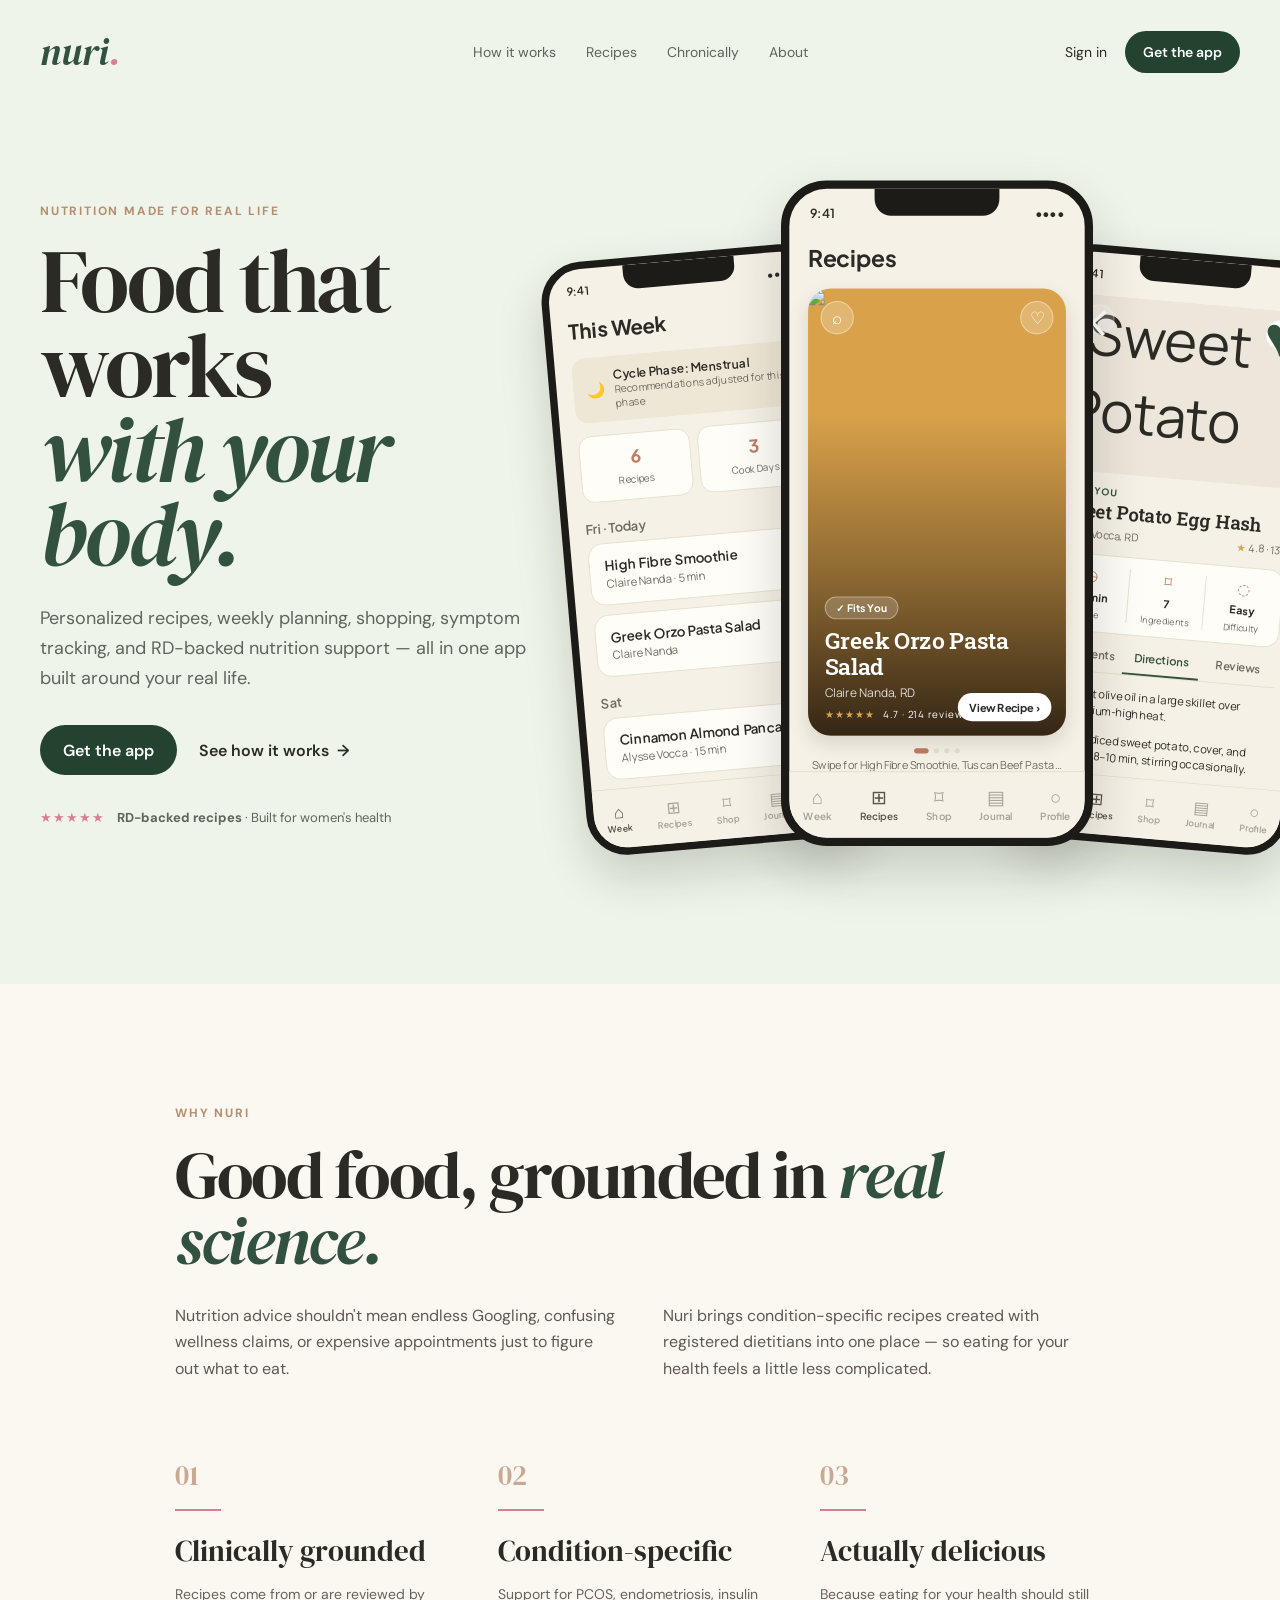
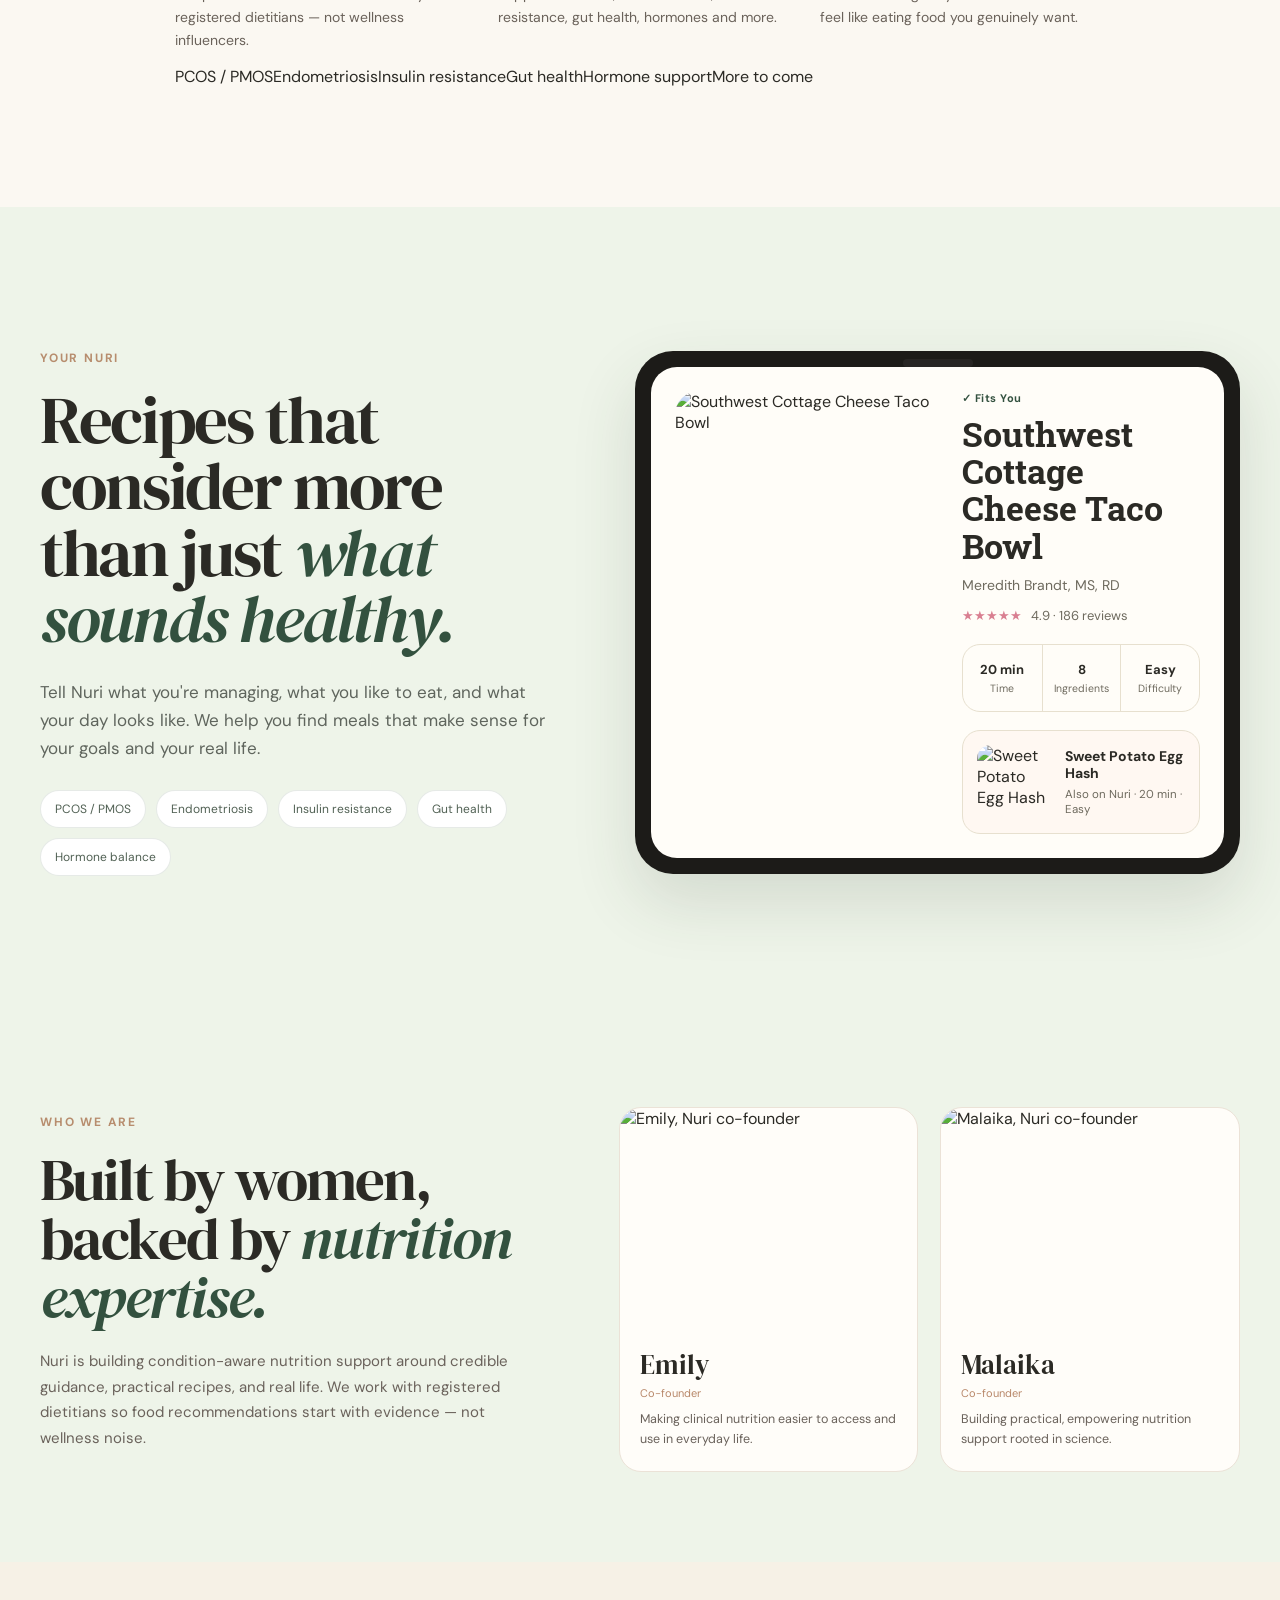
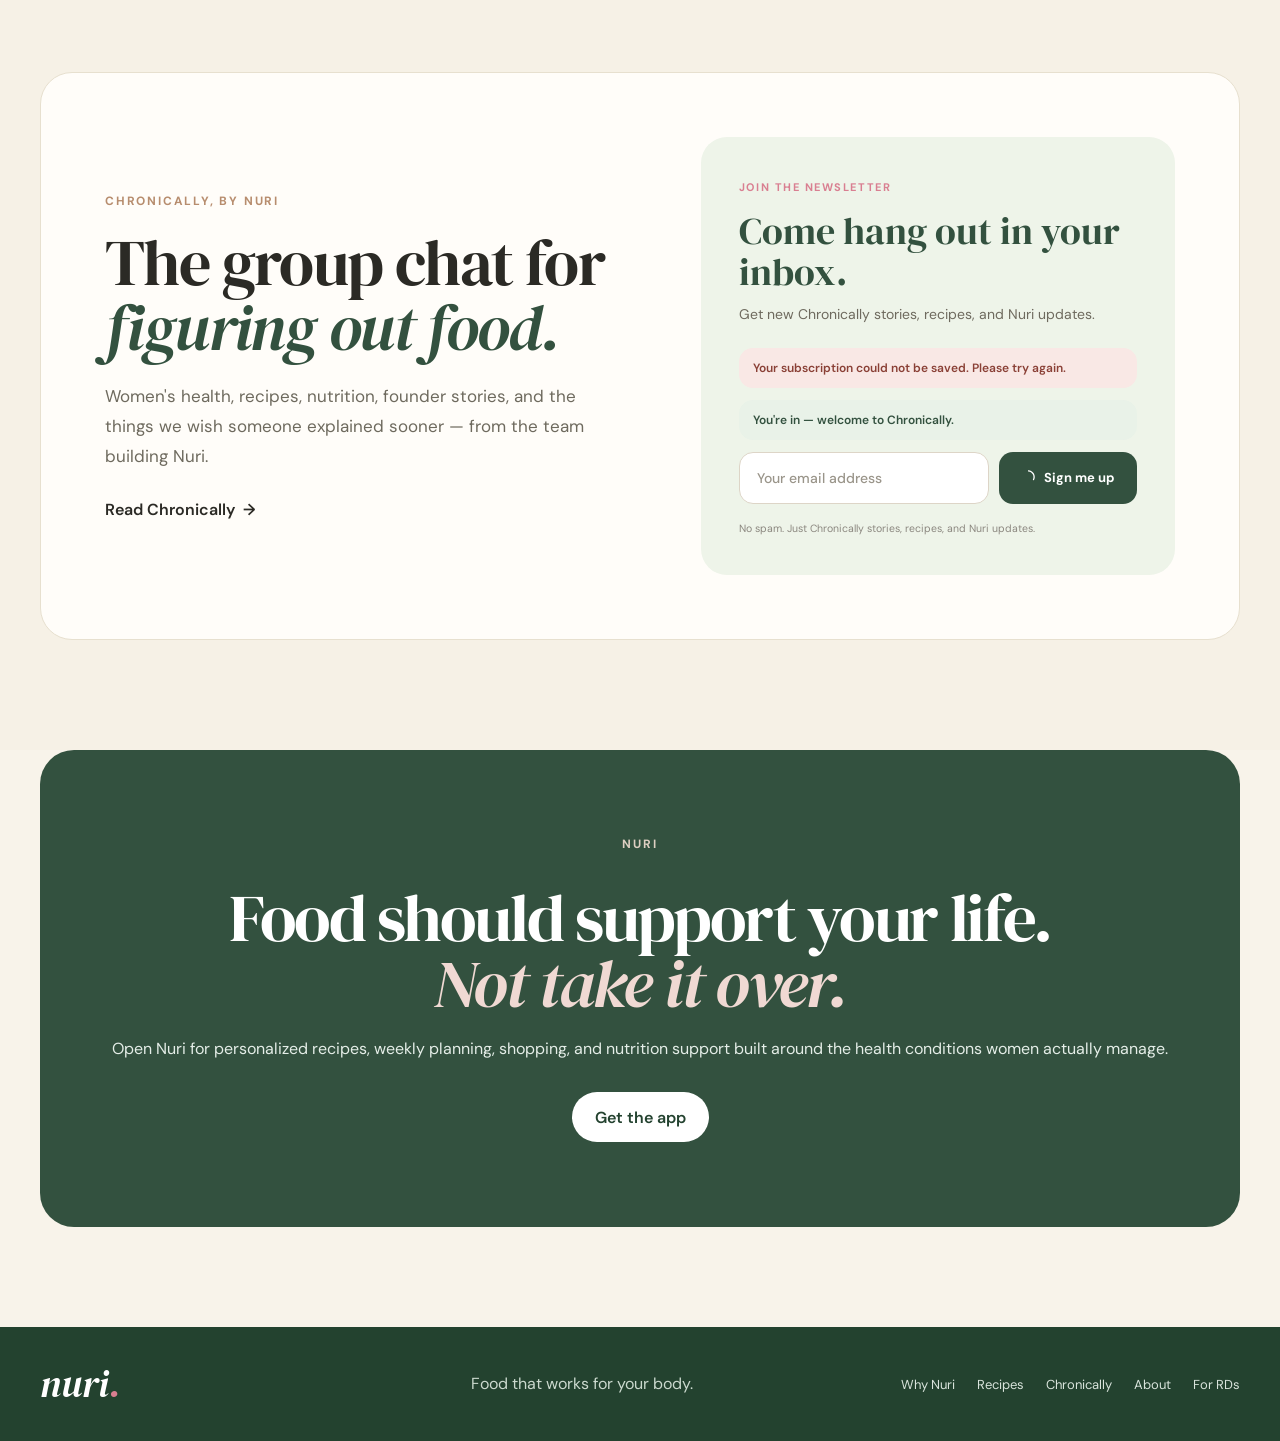
==== index.html @ f74efadf "Add files via upload" ====
<!DOCTYPE html>
<html lang="en">
<head>
  <meta charset="UTF-8">
  <meta name="viewport" content="width=device-width, initial-scale=1.0">
  <title>Nuri — Food that works with your body</title>
  <link rel="preconnect" href="https://fonts.googleapis.com">
  <link rel="preconnect" href="https://fonts.gstatic.com" crossorigin>
  <link href="https://fonts.googleapis.com/css2?family=DM+Sans:wght@400;500;600;700&family=DM+Serif+Display:ital@0;1&family=Manrope:wght@400;500;600&family=Plus+Jakarta+Sans:wght@400;500;600;700&family=Roboto+Slab:wght@600;700&display=swap" rel="stylesheet">
  <!-- Brevo form base styles. Our Nuri CSS loads after this and overrides the visual design. -->
  <link rel="stylesheet" href="https://sibforms.com/forms/end-form/build/sib-styles.css">
  <link rel="stylesheet" href="landingpage.css">
</head>
<body>
<header class="site-header">
  <div class="container nav-wrap">
    <a class="brand" href="#top">nuri<span>.</span></a>
    <nav class="main-nav" aria-label="Main navigation">
      <a href="#how">How it works</a>
      <a href="#recipes">Recipes</a>
      <a href="chronically.html">Chronically</a>
      <a href="#about">About</a>
    </nav>
    <div class="nav-actions"><a class="text-link" href="#">Sign in</a><a class="btn btn-primary btn-small" href="#get-app">Get the app</a></div>
  </div>
</header>

<main id="top">
  <section class="hero">
    <div class="container hero-grid">
      <div class="hero-copy">
        <p class="eyebrow">NUTRITION MADE FOR REAL LIFE</p>
        <h1>Food that works<br><em>with your body.</em></h1>
        <p class="hero-text">Personalized recipes, weekly planning, shopping, symptom tracking, and RD-backed nutrition support — all in one app built around your real life.</p>
        <div class="hero-actions"><a href="#get-app" class="btn btn-primary">Get the app</a><a href="#how" class="inline-link">See how it works <span>→</span></a></div>
        <div class="trust-row"><span class="trust-stars">★★★★★</span><span><strong>RD-backed recipes</strong> · Built for women's health</span></div>
      </div>

      <div class="hero-visual hero-real-ui" aria-label="Nuri app screens">

        <div class="hero-phone hero-phone-left"><div class="phone"><div class="notch"></div><div class="status"><span>9:41</span><span>••••</span></div><div class="screen">
          <div class="h1t">This Week</div>
          <div class="cycle-banner"><span style="font-size:16px">🌙</span><div><div class="t">Cycle Phase: Menstrual</div><div class="s">Recommendations adjusted for this phase</div></div></div>
          <div class="stat-row"><div class="stat"><b>6</b><span>Recipes</span></div><div class="stat"><b>3</b><span>Cook Days</span></div></div>
          <div class="h2t">Fri · Today</div>
          <div class="card"><div class="t">High Fibre Smoothie</div><div class="s">Claire Nanda · 5 min</div></div>
          <div class="card"><div class="t">Greek Orzo Pasta Salad</div><div class="s">Claire Nanda</div></div>
          <div class="h2t">Sat</div>
          <div class="card"><div class="t">Cinnamon Almond Pancakes</div><div class="s">Alysse Vocca · 15 min</div></div>
          <div class="card"><div class="t">Tuscan Beef Pasta</div><div class="s">Lyndsay Lang · 30 min</div></div>
        </div><div class="navbar"><div class="navitem active"><span class="nav-glyph">⌂</span><span>Week</span></div><div class="navitem"><span class="nav-glyph">⊞</span><span>Recipes</span></div><div class="navitem"><span class="nav-glyph">⌑</span><span>Shop</span></div><div class="navitem"><span class="nav-glyph">▤</span><span>Journal</span></div><div class="navitem"><span class="nav-glyph">○</span><span>Profile</span></div></div></div></div>

        <div class="hero-phone hero-phone-center"><div class="phone"><div class="notch"></div><div class="status"><span>9:41</span><span>••••</span></div><div class="screen">
          <div class="h1t">Recipes</div>
          <div class="mag-card real-mag-card recipe-photo-card orzo-photo"><div class="mag-topbtns"><div class="circ-btn">⌕</div><div class="circ-btn">♡</div></div><div class="art recipe-art"><img src="assets/Greek_Orzo_Pasta_Salad.jpg" alt="Greek Orzo Pasta Salad"></div><div class="scrim"></div><div class="content"><div class="mag-tag">✓ Fits You</div><div class="mag-title">Greek Orzo Pasta Salad</div><div class="mag-byline">Claire Nanda, RD</div><div class="mag-meta"><span class="mag-stars">★★★★★</span><span>4.7 · 214 reviews</span></div></div><div class="mag-viewbtn">View Recipe ›</div></div>
          <div class="mag-dots"><div class="mag-dot active"></div><div class="mag-dot"></div><div class="mag-dot"></div><div class="mag-dot"></div></div>
          <div class="swipe-caption">Swipe for High Fibre Smoothie, Tuscan Beef Pasta…</div>
          <div class="hero-recipe-actions"><div class="chip">♡ Saved</div><div class="chip">Browse All Recipes →</div></div>
          <div class="chiprow"><div class="chip active">Breakfast</div><div class="chip">Lunch</div><div class="chip">Dinner</div><div class="chip">Snack</div></div>
        </div><div class="navbar"><div class="navitem"><span class="nav-glyph">⌂</span><span>Week</span></div><div class="navitem active"><span class="nav-glyph">⊞</span><span>Recipes</span></div><div class="navitem"><span class="nav-glyph">⌑</span><span>Shop</span></div><div class="navitem"><span class="nav-glyph">▤</span><span>Journal</span></div><div class="navitem"><span class="nav-glyph">○</span><span>Profile</span></div></div></div></div>

        <div class="hero-phone hero-phone-right"><div class="phone"><div class="notch"></div><div class="status"><span>9:41</span><span>••••</span></div><div class="screen">
          <div class="real-detail-hero detail-photo-hero"><div class="detail-topbtns"><div class="circ-btn">‹</div><div class="circ-btn filled">♥</div></div><img src="assets/sweet_potato_hash.jpg" alt="Sweet Potato Egg Hash" class="detail-hero-photo"></div>
          <div class="detail-eyebrow">✓ Fits You</div><div class="detail-title">Sweet Potato Egg Hash</div>
          <div class="detail-byline-row"><span class="s">Alysse Vocca, RD</span><span class="detail-rating"><span class="mag-stars">★</span> 4.8 · 132</span></div>
          <div class="stat-icons"><div class="si"><span class="mini-icon">◷</span><b>20 min</b><span>Time</span></div><div class="si"><span class="mini-icon">⌑</span><b>7</b><span>Ingredients</span></div><div class="si"><span class="mini-icon">◌</span><b>Easy</b><span>Difficulty</span></div></div>
          <div class="tab-row"><div class="tab">Ingredients</div><div class="tab active">Directions</div><div class="tab">Reviews</div></div>
          <div class="dir-row"><div class="dir-num">1</div><div class="dir-text">Heat olive oil in a large skillet over medium-high heat.</div></div>
          <div class="dir-row"><div class="dir-num">2</div><div class="dir-text">Add diced sweet potato, cover, and cook 8–10 min, stirring occasionally.</div></div>
          <div class="dir-row"><div class="dir-num">3</div><div class="dir-text">Add bell pepper and cook until softened.</div></div>
        </div><div class="navbar"><div class="navitem"><span class="nav-glyph">⌂</span><span>Week</span></div><div class="navitem active"><span class="nav-glyph">⊞</span><span>Recipes</span></div><div class="navitem"><span class="nav-glyph">⌑</span><span>Shop</span></div><div class="navitem"><span class="nav-glyph">▤</span><span>Journal</span></div><div class="navitem"><span class="nav-glyph">○</span><span>Profile</span></div></div></div></div>
      </div>
    </div>
  </section>

  <section class="mission" id="why"><div class="container narrow"><p class="eyebrow">WHY NURI</p><h2>Good food, grounded in <em>real science.</em></h2><div class="mission-intro"><p>Nutrition advice shouldn't mean endless Googling, confusing wellness claims, or expensive appointments just to figure out what to eat.</p><p>Nuri brings condition-specific recipes created with registered dietitians into one place — so eating for your health feels a little less complicated.</p></div><div class="principles-grid"><article class="principle"><span>01</span><div class="accent-rule"></div><h3>Clinically grounded</h3><p>Recipes come from or are reviewed by registered dietitians — not wellness influencers.</p></article><article class="principle"><span>02</span><div class="accent-rule"></div><h3>Condition-specific</h3><p>Support for PCOS, endometriosis, insulin resistance, gut health, hormones and more.</p></article><article class="principle"><span>03</span><div class="accent-rule"></div><h3>Actually delicious</h3><p>Because eating for your health should still feel like eating food you genuinely want.</p></article></div><div class="mission-condition-pills" aria-label="Health areas Nuri supports"><span>PCOS / PMOS</span><span>Endometriosis</span><span>Insulin resistance</span><span>Gut health</span><span>Hormone support</span><span>More to come</span></div></div></section>

  <section class="product-showcase" id="recipes"><div class="container product-grid"><div class="product-copy"><p class="eyebrow">YOUR NURI</p><h2>Recipes that consider more than just <em>what sounds healthy.</em></h2><p>Tell Nuri what you're managing, what you like to eat, and what your day looks like. We help you find meals that make sense for your goals and your real life.</p><div class="condition-pills"><span>PCOS / PMOS</span><span>Endometriosis</span><span>Insulin resistance</span><span>Gut health</span><span>Hormone balance</span></div></div><div class="feature-phone-wrap feature-tablet-wrap"><div class="feature-tablet"><div class="tablet-camera"></div><div class="feature-tablet-screen"><div class="tablet-recipe-layout"><div class="tablet-photo feature-photo"><img src="assets/taco_bowl.jpg" alt="Southwest Cottage Cheese Taco Bowl"></div><div class="tablet-content"><span class="tiny-pill">✓ Fits You</span><h3>Southwest Cottage Cheese Taco Bowl</h3><p>Meredith Brandt, MS, RD</p><div class="mini-rating">★★★★★ <span>4.9 · 186 reviews</span></div><div class="mini-info"><div><b>20 min</b><span>Time</span></div><div><b>8</b><span>Ingredients</span></div><div><b>Easy</b><span>Difficulty</span></div></div><div class="tablet-subcard"><div class="tablet-subcard-thumb"><img src="assets/sweet_potato_hash.jpg" alt="Sweet Potato Egg Hash"></div><div><strong>Sweet Potato Egg Hash</strong><span>Also on Nuri · 20 min · Easy</span></div></div></div></div></div></div></div></section>

  <section class="founders" id="founders">
  <div class="container founders-compact">

    <div class="founders-intro">
      <p class="eyebrow">WHO WE ARE</p>

      <h2>
        Built by women,<br>
        backed by <em>nutrition expertise.</em>
      </h2>

      <p>
        Nuri is building condition-aware nutrition support around credible guidance,
        practical recipes, and real life. We work with registered dietitians so food
        recommendations start with evidence — not wellness noise.
      </p>
    </div>

    <div class="founder-mini-grid">

      <article class="founder-mini">
        <img src="assets/emily.png" alt="Emily, Nuri co-founder">

        <div>
          <h3>Emily</h3>
          <span>Co-founder</span>
          <p>Making clinical nutrition easier to access and use in everyday life.</p>
        </div>
      </article>

      <article class="founder-mini">
        <img src="assets/malaika.png" alt="Malaika, Nuri co-founder">

        <div>
          <h3>Malaika</h3>
          <span>Co-founder</span>
          <p>Building practical, empowering nutrition support rooted in science.</p>
        </div>
      </article>

    </div>

  </div>
</section>

  <section class="chronically-section" id="chronically">
    <div class="container chronically-shell">
      <div class="chronically-copy">
        <p class="eyebrow">CHRONICALLY, BY NURI</p>
        <h2>The group chat for <em>figuring out food.</em></h2>
        <p>Women's health, recipes, nutrition, founder stories, and the things we wish someone explained sooner — from the team building Nuri.</p>
        <a class="inline-link chronically-read" href="chronically.html">Read Chronically <span>→</span></a>
      </div>

      <div class="chronically-signup brevo-nuri-wrap">
        <span class="newsletter-kicker">JOIN THE NEWSLETTER</span>
        <h3>Come hang out in your inbox.</h3>
        <p>Get new Chronically stories, recipes, and Nuri updates.</p>

        <!-- Live Brevo subscription form. The action URL and required fields come from Brevo. -->
        <div id="sib-form-container" class="sib-form-container nuri-sib-container">
          <div id="error-message" class="sib-form-message-panel nuri-form-message nuri-form-error">
            <div class="sib-form-message-panel__text sib-form-message-panel__text--center">
              <span class="sib-form-message-panel__inner-text">Your subscription could not be saved. Please try again.</span>
            </div>
          </div>

          <div id="success-message" class="sib-form-message-panel nuri-form-message nuri-form-success">
            <div class="sib-form-message-panel__text sib-form-message-panel__text--center">
              <span class="sib-form-message-panel__inner-text">You're in — welcome to Chronically.</span>
            </div>
          </div>

          <form id="sib-form" class="chronically-form" method="POST" action="https://d5ab9ed9.sibforms.com/serve/[base64]" data-type="subscription">
            <div class="sib-input nuri-email-field">
              <div class="form__entry entry_block">
                <div class="form__label-row">
                  <label class="sr-only entry__label" for="EMAIL" data-required="*">Email address</label>
                  <div class="entry__field">
                    <input class="input" type="email" id="EMAIL" name="EMAIL" autocomplete="email" placeholder="Your email address" data-required="true" required>
                  </div>
                </div>
                <label class="entry__error entry__error--primary nuri-entry-error"></label>
              </div>
            </div>

            <button class="sib-form-block__button sib-form-block__button-with-loader nuri-brevo-button" form="sib-form" type="submit">
              <svg class="icon clickable__icon progress-indicator__icon sib-hide-loader-icon" viewBox="0 0 512 512" aria-hidden="true">
                <path d="M460.116 373.846l-20.823-12.022c-5.541-3.199-7.54-10.159-4.663-15.874 30.137-59.886 28.343-131.652-5.386-189.946-33.641-58.394-94.896-95.833-161.827-99.676C261.028 55.961 256 50.751 256 44.352V20.309c0-6.904 5.808-12.337 12.703-11.982 83.556 4.306 160.163 50.864 202.11 123.677 42.063 72.696 44.079 162.316 6.031 236.832-3.14 6.148-10.75 8.461-16.728 5.01z"></path>
              </svg>
              Sign me up
            </button>

            <input type="text" name="email_address_check" value="" class="input--hidden" tabindex="-1" autocomplete="off">
            <input type="hidden" name="locale" value="en">
          </form>
          <small class="form-note">No spam. Just Chronically stories, recipes, and Nuri updates.</small>
        </div>
      </div>
    </div>
  </section>

  <section class="final-cta" id="get-app"><div class="container cta-box"><p class="eyebrow light">NURI</p><h2>Food should support your life.<br><em>Not take it over.</em></h2><p>Open Nuri for personalized recipes, weekly planning, shopping, and nutrition support built around the health conditions women actually manage.</p><a href="#" class="btn btn-light">Get the app</a></div></section>
</main>

<footer class="footer"><div class="container footer-grid"><a class="brand footer-brand" href="#top">nuri<span>.</span></a><p>Food that works for your body.</p><div class="footer-links"><a href="#why">Why Nuri</a><a href="#recipes">Recipes</a><a href="chronically.html">Chronically</a><a href="#about">About</a><a href="#">For RDs</a></div></div></footer>

<script>
  window.REQUIRED_CODE_ERROR_MESSAGE = 'Please choose a country code';
  window.LOCALE = 'en';
  window.EMAIL_INVALID_MESSAGE = window.SMS_INVALID_MESSAGE = 'The information provided is invalid. Please review the field format and try again.';
  window.REQUIRED_ERROR_MESSAGE = 'This field cannot be left blank. ';
  window.GENERIC_INVALID_MESSAGE = 'The information provided is invalid. Please review the field format and try again.';
  window.INVALID_NUMBER = 'The information provided is invalid. Please review the field format and try again.';
  window.INVALID_DATE = 'Please enter a valid date';
  window.REQUIRED_MULTISELECT_MESSAGE = 'Please select at least 1 option';
  window.translation = {
    common: {
      selectedList: '{quantity} list selected',
      selectedLists: '{quantity} lists selected',
      selectedOption: '{quantity} selected',
      selectedOptions: '{quantity} selected'
    }
  };
  var AUTOHIDE = Boolean(0);
</script>
<script defer src="https://sibforms.com/forms/end-form/build/main.js"></script>
</body>
</html>
---- landingpage.css ----
:root{
  --sage:#eef4e9;
  --sage-2:#e3eddf;
  --cream:#f6f1e6;
  --cream-card:#fffdf8;
  --ink:#2b2a25;
  --ink-soft:#6e6a5e;
  --green:#33513f;
  --green-dark:#23422f;
  --terracotta:#c17a63;
  --terracotta-soft:#c99b8c;
  --pink:#d97f91;
  --pink-soft:#f3dcd4;
  --line:#e7e0cf;
  --gold:#d8a650;
  --white:#fff;
}

*{box-sizing:border-box}
html{scroll-behavior:smooth}
body{margin:0;background:var(--sage);color:var(--ink);font-family:'DM Sans',sans-serif;-webkit-font-smoothing:antialiased}
a{text-decoration:none;color:inherit}
img{display:block;width:100%}
button{font:inherit}
.container{width:min(1200px,calc(100% - 48px));margin:0 auto}
.narrow{width:min(930px,calc(100% - 48px))}

h1,h2{font-family:'DM Serif Display',serif;font-weight:400;letter-spacing:-.035em;margin:0}
h1{font-size:clamp(62px,7vw,100px);line-height:.94}
h2{font-size:clamp(44px,5.2vw,72px);line-height:1}
h1 em,h2 em{font-weight:400;color:var(--green)}
h3,p{margin-top:0}
p{line-height:1.65}
.eyebrow{font-size:12px;letter-spacing:.15em;font-weight:700;color:#b78d6e;margin:0 0 18px}
.eyebrow.mini{font-size:10px;margin-bottom:9px}
.eyebrow.light{color:#decfc2}

.btn{display:inline-flex;align-items:center;justify-content:center;min-height:50px;padding:0 23px;border-radius:999px;font-weight:600;transition:.2s ease}
.btn:hover{transform:translateY(-2px)}
.btn-primary{background:var(--green-dark);color:#fff}
.btn-light{background:#fff;color:var(--green-dark)}
.btn-small{min-height:42px;padding:0 18px;font-size:14px}
.inline-link{display:inline-flex;align-items:center;gap:8px;font-weight:600}

.site-header{padding:20px 0 0}
.nav-wrap{min-height:64px;display:grid;grid-template-columns:1fr auto 1fr;align-items:center;gap:30px}
.brand{font-family:'DM Serif Display',serif;font-style:italic;font-size:38px;color:var(--green);line-height:1}
.brand span{color:var(--pink)}
.main-nav{display:flex;gap:30px;font-size:14px;color:#5d645b}
.nav-actions{display:flex;align-items:center;gap:18px;justify-self:end;font-size:14px}

.hero{padding:70px 0 110px;overflow:hidden}
.hero-grid{display:grid;grid-template-columns:.88fr 1.12fr;align-items:center;gap:20px}
.hero-copy{max-width:560px;position:relative;z-index:10}
.hero-copy h1{margin-bottom:28px}
.hero-text{max-width:530px;color:#5f655c;font-size:18px;margin-bottom:32px}
.hero-actions{display:flex;align-items:center;gap:22px;margin-bottom:34px}
.trust-row{display:flex;align-items:center;gap:12px;color:#5f655d;font-size:13px}
.trust-stars{color:var(--pink);letter-spacing:1px}

.hero-visual{position:relative;min-height:690px;margin-right:-25px}
.floating-chip{position:absolute;z-index:20;background:#fff;border:1px solid rgba(51,81,63,.08);box-shadow:0 14px 32px rgba(51,81,63,.08);border-radius:999px;padding:10px 15px;font-size:12px;font-weight:600;white-space:nowrap}
.saved-chip{left:4%;top:100px;color:var(--pink)}
.rd-chip{right:10%;top:65px;color:var(--green)}
.pcos-chip{right:3%;bottom:92px;color:var(--pink)}

/* ===== REAL NURI APP PHONE SYSTEM ===== */
.app-phone{position:absolute;width:286px;height:610px;background:var(--cream);border:8px solid #1c1b18;border-radius:44px;overflow:hidden;box-shadow:0 28px 65px rgba(48,67,52,.16);display:flex;flex-direction:column}
.app-phone-left{left:1%;bottom:20px;transform:rotate(-4.5deg);z-index:1}
.app-phone-center{width:310px;height:655px;left:50%;bottom:8px;transform:translateX(-50%);z-index:4}
.app-phone-right{right:0;bottom:28px;transform:rotate(4deg);z-index:2}
.app-notch{position:absolute;top:0;left:50%;transform:translateX(-50%);width:112px;height:25px;background:#1c1b18;border-radius:0 0 16px 16px;z-index:10}
.app-status{height:45px;display:flex;align-items:center;justify-content:space-between;padding:0 19px;font:600 11px 'Plus Jakarta Sans',sans-serif;flex-shrink:0}
.app-screen{flex:1;overflow:hidden;padding:0 17px 9px}
.app-title{font:700 21px 'Plus Jakarta Sans',sans-serif;margin:6px 0 15px}
.app-subtitle{font:600 13px 'Plus Jakarta Sans',sans-serif;color:var(--ink-soft);margin:17px 0 8px}
.cycle-banner{display:flex;gap:9px;align-items:center;background:#efe7d5;border-radius:14px;padding:11px 12px;margin-bottom:13px}
.cycle-icon{font-size:15px}.cycle-banner strong{display:block;font:600 12px 'Plus Jakarta Sans',sans-serif}.cycle-banner small{display:block;font:400 9.5px 'Manrope',sans-serif;color:var(--ink-soft);margin-top:2px}
.week-stats{display:flex;gap:8px;margin-bottom:10px}.week-stats>div{flex:1;background:var(--cream-card);border:1px solid var(--line);border-radius:13px;text-align:center;padding:10px 4px}.week-stats b{display:block;font:700 17px 'Plus Jakarta Sans',sans-serif;color:var(--terracotta)}.week-stats span{font-size:9.5px;color:var(--ink-soft)}
.week-card{background:var(--cream-card);border:1px solid var(--line);border-radius:14px;padding:11px 13px;margin-bottom:9px}.week-card strong{display:block;font:600 12.5px 'Plus Jakarta Sans',sans-serif}.week-card small{display:block;color:var(--ink-soft);font-size:10px;margin-top:2px}
.app-navbar{height:58px;display:flex;align-items:center;justify-content:space-around;border-top:1px solid var(--line);background:var(--cream);flex-shrink:0}.app-nav{display:flex;flex-direction:column;align-items:center;gap:3px;color:#a6a196}.app-nav.active{color:#585448}.app-nav>span{font-size:17px;line-height:1}.app-nav small{font:600 8px 'Plus Jakarta Sans',sans-serif}

.recipe-screen{padding-left:17px;padding-right:17px}
.mag-card{height:394px;border-radius:21px;overflow:hidden;position:relative;background:linear-gradient(145deg,#dda344 0%,#bc763b 52%,#5b3b20 100%);box-shadow:0 8px 18px rgba(43,42,37,.14)}
.mag-art{position:absolute;inset:0;display:flex;align-items:center;justify-content:center;font-size:64px}.mag-scrim{position:absolute;left:0;right:0;bottom:0;height:62%;background:linear-gradient(to top,rgba(20,18,14,.84),rgba(20,18,14,0))}.mag-top-btns{position:absolute;top:11px;left:11px;right:11px;display:flex;justify-content:space-between;z-index:4}.mag-top-btns button{width:31px;height:31px;border-radius:50%;background:rgba(255,255,255,.18);border:1px solid rgba(255,255,255,.5);color:#fff;display:grid;place-items:center}.mag-content{position:absolute;left:0;right:0;bottom:0;padding:15px;color:#fff}.fits-pill{display:inline-flex;border:1px solid rgba(255,255,255,.4);background:rgba(255,255,255,.16);border-radius:999px;padding:4px 9px;font:700 9px 'Plus Jakarta Sans',sans-serif;margin-bottom:7px}.mag-content h3{font:600 20px/1.1 'Roboto Slab',serif;margin:0 0 5px;max-width:190px}.mag-content p{font-size:10.5px;color:rgba(255,255,255,.82);margin:0 0 6px}.mag-meta{display:flex;gap:7px;align-items:center}.mag-meta span{color:#fff;letter-spacing:.7px;font-size:9.5px}.mag-meta small{font-size:9.5px}.view-recipe{position:absolute;right:12px;bottom:13px;background:#fff;color:var(--ink);border-radius:999px;padding:7px 10px;font:700 9px 'Plus Jakarta Sans',sans-serif;z-index:3}.carousel-dots{display:flex;gap:4px;justify-content:center;margin:8px 0 3px}.carousel-dots i{width:5px;height:5px;border-radius:50%;background:var(--line)}.carousel-dots i.active{width:14px;border-radius:6px;background:var(--terracotta)}.swipe-caption{text-align:center;font-size:8.8px;color:var(--ink-soft);margin:0 0 7px}.recipe-actions{display:flex;gap:6px;margin-bottom:9px}.recipe-actions span{flex:1;border:1px solid var(--line);border-radius:999px;background:var(--cream-card);text-align:center;padding:6px 4px;font:600 9px 'Plus Jakarta Sans',sans-serif;color:var(--ink-soft)}.recipe-chips{display:flex;gap:5px;overflow:hidden}.recipe-chips span{padding:5px 9px;border-radius:999px;border:1px solid var(--line);font:600 8.5px 'Plus Jakarta Sans',sans-serif;white-space:nowrap}.recipe-chips .active{background:var(--terracotta);border-color:var(--terracotta);color:#fff}

.detail-screen{padding-left:16px;padding-right:16px}.detail-hero{height:176px;border-radius:17px;background:linear-gradient(135deg,#e4a35b,#c97a4a);display:grid;place-items:center;position:relative;font-size:55px;margin-bottom:12px}.detail-hero button{position:absolute;top:9px;width:31px;height:31px;border-radius:50%;border:1px solid rgba(255,255,255,.55);background:rgba(255,255,255,.2);color:#fff;display:grid;place-items:center}.back-btn{left:9px}.heart-btn{right:9px;background:#fff!important;color:var(--green)!important}.detail-eyebrow{display:block;font:700 8.5px 'Plus Jakarta Sans',sans-serif;letter-spacing:.07em;color:var(--green);margin-bottom:4px}.detail-screen h3{font:600 18px/1.15 'Roboto Slab',serif;margin:0 0 6px}.detail-byline{display:flex;justify-content:space-between;align-items:center;color:var(--ink-soft);font-size:9.8px;margin-bottom:12px}.detail-byline b{color:var(--gold)}.detail-stats{display:flex;border:1px solid var(--line);border-radius:15px;background:var(--cream-card);margin-bottom:13px}.detail-stats>div{flex:1;text-align:center;padding:9px 3px;position:relative}.detail-stats>div:not(:last-child):after{content:'';position:absolute;right:0;top:9px;bottom:9px;width:1px;background:var(--line)}.detail-stats span{display:block;color:var(--terracotta);font-size:12px}.detail-stats strong{display:block;font:700 9.8px 'Plus Jakarta Sans',sans-serif;margin:2px 0}.detail-stats small{font-size:7.8px;color:var(--ink-soft)}.detail-tabs{display:flex;border-bottom:1px solid var(--line);margin-bottom:11px}.detail-tabs span{flex:1;text-align:center;padding-bottom:8px;font:600 9.5px 'Plus Jakarta Sans',sans-serif;color:var(--ink-soft)}.detail-tabs .active{color:var(--green);border-bottom:2px solid var(--green)}.direction{display:flex;gap:8px;margin-bottom:9px}.direction b{width:20px;height:20px;flex:0 0 20px;border-radius:50%;background:var(--terracotta);color:#fff;display:grid;place-items:center;font:700 9px 'Plus Jakarta Sans',sans-serif}.direction p{font-size:9.4px;line-height:1.45;margin:0}

.mission{background:#fbf8f2;padding:120px 0}.mission h2{max-width:800px;margin-bottom:28px}.mission-intro{display:grid;grid-template-columns:1fr 1fr;gap:45px;color:#615950;font-size:16px;margin-bottom:58px}.principles-grid{display:grid;grid-template-columns:repeat(3,1fr);gap:38px}.principle>span{font-family:'DM Serif Display',serif;font-size:28px;color:#c8aa93}.accent-rule{width:46px;height:2px;background:var(--pink);margin:15px 0 20px}.principle h3{font-family:'DM Serif Display',serif;font-size:29px;font-weight:400;margin-bottom:12px}.principle p{color:#6a625a;font-size:14px}

.product-showcase{padding:125px 0;background:var(--sage)}.product-grid{display:grid;grid-template-columns:.92fr 1.08fr;gap:80px;align-items:center}.product-copy h2{margin-bottom:25px}.product-copy>p:not(.eyebrow){color:#5f655d;font-size:17px;max-width:570px}.condition-pills{display:flex;flex-wrap:wrap;gap:10px;margin-top:28px}.condition-pills span{background:#fff;border:1px solid rgba(51,81,63,.12);border-radius:999px;padding:10px 14px;font-size:12px;color:#516154}.product-card-stack{min-height:450px;position:relative}.product-card{position:absolute;border-radius:28px;background:#fff;border:1px solid rgba(51,81,63,.09);box-shadow:0 24px 55px rgba(51,81,63,.09)}.card-back{width:74%;height:310px;right:0;top:20px;background:#f5e7e3;padding:25px;color:var(--pink);font-weight:600;transform:rotate(5deg)}.card-main{width:78%;left:0;bottom:0;padding:32px}.card-main h3{font-family:'DM Serif Display',serif;font-weight:400;font-size:40px;line-height:1.03;margin-bottom:12px}.card-main p{color:#6a625b}.product-meta{display:flex;gap:18px;color:#6d665f;font-size:12px}.product-meta span:first-child{color:var(--pink)}

.how{background:#fffdf9;padding:120px 0}.section-heading{max-width:760px;margin-bottom:62px}.steps-grid{display:grid;grid-template-columns:repeat(3,1fr);gap:24px}.steps-grid article{border-top:1px solid #dcd8d0;padding-top:24px}.steps-grid article>span{color:var(--pink);font-weight:700;font-size:12px}.steps-grid h3{font-family:'DM Serif Display',serif;font-weight:400;font-size:31px;margin:18px 0 12px}.steps-grid p{color:#6d665f;font-size:14px}

.founders{
  background:#eef4e9;
  padding:90px 0;
}

.founders-compact{
  display:grid;
  grid-template-columns:.9fr 1.1fr;
  gap:70px;
  align-items:center;
}

.founders-intro{
  max-width:520px;
}

.founders-intro h2{
  font-size:clamp(44px,4.6vw,66px);
  line-height:1;
  margin-bottom:22px;
}

.founders-intro>p:last-child{
  color:#6a625b;
  font-size:15px;
  line-height:1.7;
}

.founder-mini-grid{
  display:grid;
  grid-template-columns:1fr 1fr;
  gap:22px;
}

.founder-mini{
  background:#fffdf9;
  border-radius:22px;
  overflow:hidden;
  border:1px solid #ebe2d7;
}

.founder-mini img{
  width:100%;
  height:220px;
  object-fit:cover;
}

.founder-mini>div{
  padding:18px 20px 22px;
}

.founder-mini h3{
  font-family:'DM Serif Display',serif;
  font-size:27px;
  font-weight:400;
  margin:0 0 3px;
}

.founder-mini span{
  display:block;
  font-size:11px;
  color:#b88769;
  margin-bottom:10px;
}

.founder-mini p{
  margin:0;
  font-size:12.5px;
  line-height:1.55;
  color:#6a625b;
}

@media(max-width:900px){
  .founders-compact{
    grid-template-columns:1fr;
    gap:38px;
  }
}

@media(max-width:620px){
  .founder-mini-grid{
    grid-template-columns:1fr 1fr;
    gap:12px;
  }

  .founder-mini img{
    height:170px;
  }

  .founder-mini>div{
    padding:15px;
  }

  .founder-mini p{
    display:none;
  }
}
.final-cta{background:#f8f3ea;padding:0 0 100px}.cta-box{background:var(--green);color:#fff;border-radius:34px;text-align:center;padding:85px 40px}.cta-box h2{margin-bottom:18px}.cta-box h2 em{color:#f0d9d3}.cta-box p{color:#e5eee8;margin-bottom:30px}.footer{background:var(--green-dark);color:#fff;padding:38px 0}.footer-grid{display:grid;grid-template-columns:1fr 1fr auto;align-items:center;gap:25px}.footer-brand{color:#fff}.footer-grid p{margin:0;color:#cbd9ce}.footer-links{display:flex;gap:22px;color:#d9e4dc;font-size:13px}

@media(max-width:1050px){
  .hero-grid,.product-grid{grid-template-columns:1fr}.hero-copy{max-width:700px}.hero-visual{min-height:720px;max-width:760px;width:100%;margin:0 auto}.product-grid{gap:40px}.product-card-stack{max-width:700px;width:100%;margin:0 auto}.nav-wrap{grid-template-columns:1fr auto}.main-nav{display:none}
}

@media(max-width:760px){
  .container,.narrow{width:min(100% - 30px,1200px)}.site-header{padding-top:10px}.nav-actions .text-link{display:none}.hero{padding-top:45px}.hero-copy{text-align:left}.hero-actions{flex-wrap:wrap}.hero-visual{min-height:585px;margin-top:25px}.app-phone{width:220px;height:470px;border-width:6px;border-radius:34px}.app-phone-center{width:238px;height:510px}.app-phone-left{left:-42px}.app-phone-right{right:-42px}.saved-chip{left:0;top:70px}.rd-chip{right:0;top:45px}.pcos-chip{right:0;bottom:35px}.app-title{font-size:16px}.cycle-banner,.week-stats,.week-card{transform:scale(.88);transform-origin:left top;width:113%}.mag-card{height:300px}.detail-hero{height:138px}.app-navbar{height:48px}.mission,.product-showcase,.how,.founders{padding:85px 0}.mission-intro,.principles-grid,.steps-grid,.founder-grid{grid-template-columns:1fr}.mission-intro{gap:5px}.principles-grid{gap:32px}.founder-card img{height:360px}.footer-grid{grid-template-columns:1fr;align-items:start}.footer-links{flex-wrap:wrap}.cta-box{padding:60px 22px}.main-nav{display:none}
}

/* ===== V3 HERO: exact app visual language from uploaded Nuri UI ===== */
.hero-real-ui{position:relative;min-height:720px;margin-right:-55px}
.hero-real-ui .hero-phone{position:absolute;bottom:28px;transform-origin:center bottom}
.hero-real-ui .hero-phone-left{left:0;z-index:1;transform:rotate(-5deg) scale(.93)}
.hero-real-ui .hero-phone-center{left:50%;z-index:4;transform:translateX(-50%) scale(1.04)}
.hero-real-ui .hero-phone-right{right:0;z-index:2;transform:rotate(5deg) scale(.93)}
.hero-real-ui .phone{width:300px;height:640px;background:#F6F1E6;border-radius:44px;border:8px solid #1c1b18;overflow:hidden;position:relative;box-shadow:0 24px 52px rgba(28,27,24,.18);display:flex;flex-direction:column;color:#2B2A25;font-family:'Manrope',sans-serif}
.hero-real-ui .notch{position:absolute;top:0;left:50%;transform:translateX(-50%);width:120px;height:26px;background:#1c1b18;border-radius:0 0 16px 16px;z-index:8}
.hero-real-ui .status{height:46px;display:flex;align-items:center;justify-content:space-between;padding:0 20px;font:600 12px 'Plus Jakarta Sans',sans-serif;flex-shrink:0}
.hero-real-ui .screen{flex:1;overflow:hidden;padding:0 18px 10px}
.hero-real-ui .h1t{font:700 22px 'Plus Jakarta Sans',sans-serif;margin:6px 0 16px;color:#2B2A25}
.hero-real-ui .h2t{font:600 14px 'Plus Jakarta Sans',sans-serif;color:#6E6A5E;margin:18px 0 8px}
.hero-real-ui .card{background:#FFFDF8;border:1px solid #E7E0CF;border-radius:16px;padding:14px 16px;margin-bottom:10px}
.hero-real-ui .card .t{font:600 14.5px 'Plus Jakarta Sans',sans-serif}.hero-real-ui .card .s{font-size:12px;color:#6E6A5E;margin-top:2px}
.hero-real-ui .cycle-banner{background:#EFE7D5;border-radius:14px;padding:12px 14px;display:flex;align-items:center;gap:10px;margin-bottom:14px}.hero-real-ui .cycle-banner .t{font:600 13px 'Plus Jakarta Sans',sans-serif}.hero-real-ui .cycle-banner .s{font-size:11px;color:#6E6A5E}
.hero-real-ui .stat-row{display:flex;gap:8px;margin-bottom:14px}.hero-real-ui .stat{flex:1;background:#FFFDF8;border:1px solid #E7E0CF;border-radius:14px;text-align:center;padding:12px 4px}.hero-real-ui .stat b{display:block;font:700 19px 'Plus Jakarta Sans',sans-serif;color:#C17A63}.hero-real-ui .stat span{font-size:10.5px;color:#6E6A5E}
.hero-real-ui .navbar{height:64px;flex-shrink:0;display:flex;align-items:center;justify-content:space-around;border-top:1px solid #E7E0CF;background:#F6F1E6}.hero-real-ui .navitem{display:flex;flex-direction:column;align-items:center;gap:3px;color:#A6A196}.hero-real-ui .navitem.active{color:#585448}.hero-real-ui .navitem span:last-child{font:600 9.5px 'Plus Jakarta Sans',sans-serif}.hero-real-ui .nav-glyph{font-size:18px;line-height:1}
.hero-real-ui .real-mag-card{position:relative;height:430px;border-radius:22px;overflow:hidden;margin-bottom:12px;box-shadow:0 8px 18px rgba(43,42,37,.14)}.hero-real-ui .real-mag-card .art{position:absolute;inset:0;display:flex;align-items:center;justify-content:center;font-size:72px}.hero-real-ui .real-mag-card .scrim{position:absolute;left:0;right:0;bottom:0;height:60%;background:linear-gradient(to top,rgba(20,18,14,.82),rgba(20,18,14,0))}.hero-real-ui .real-mag-card .content{position:absolute;left:0;right:0;bottom:0;padding:16px 16px 14px;color:#fff}.hero-real-ui .mag-topbtns{position:absolute;top:12px;left:0;right:0;display:flex;justify-content:space-between;padding:0 12px;z-index:5}.hero-real-ui .circ-btn{width:32px;height:32px;border-radius:50%;background:rgba(255,255,255,.22);border:1px solid rgba(255,255,255,.4);display:flex;align-items:center;justify-content:center;color:#fff}.hero-real-ui .circ-btn.filled{background:#fff;color:#33513F}.hero-real-ui .mag-tag{display:inline-flex;background:rgba(255,255,255,.18);border:1px solid rgba(255,255,255,.35);font:700 10px 'Plus Jakarta Sans',sans-serif;padding:4px 10px;border-radius:20px;margin-bottom:8px}.hero-real-ui .mag-title{font:600 22px/1.14 'Roboto Slab',serif;margin-bottom:5px}.hero-real-ui .mag-byline{font-size:11.5px;color:rgba(255,255,255,.82);margin-bottom:7px}.hero-real-ui .mag-meta{display:flex;gap:8px;font-size:11px}.hero-real-ui .mag-stars{color:#D8A650}.hero-real-ui .mag-viewbtn{position:absolute;right:14px;bottom:14px;background:#fff;color:#2B2A25;font:700 10.5px 'Plus Jakarta Sans',sans-serif;padding:7px 11px;border-radius:20px;z-index:5}.hero-real-ui .mag-dots{display:flex;gap:5px;justify-content:center;margin:2px 0 4px}.hero-real-ui .mag-dot{width:5px;height:5px;border-radius:50%;background:#E7E0CF}.hero-real-ui .mag-dot.active{width:14px;border-radius:5px;background:#C17A63}.hero-real-ui .swipe-caption{text-align:center;font-size:10.5px;color:#6E6A5E;margin-bottom:4px}.hero-recipe-actions{display:flex;gap:8px;margin-bottom:14px}.hero-recipe-actions .chip{flex:1;text-align:center;padding:8px 10px}.hero-real-ui .chiprow{display:flex;gap:6px;overflow:hidden;margin-bottom:14px}.hero-real-ui .chip{flex-shrink:0;background:#FFFDF8;border:1px solid #E7E0CF;border-radius:20px;padding:5px 12px;font:600 11px 'Plus Jakarta Sans',sans-serif;color:#6E6A5E}.hero-real-ui .chip.active{background:#C17A63;border-color:#C17A63;color:#fff}
.hero-real-ui .real-detail-hero{height:190px;border-radius:18px;background:linear-gradient(135deg,#E4A35B,#C97A4A);display:flex;align-items:center;justify-content:center;font-size:60px;margin-bottom:14px;position:relative}.hero-real-ui .detail-topbtns{position:absolute;top:10px;left:10px;right:10px;display:flex;justify-content:space-between;z-index:5}.hero-real-ui .detail-eyebrow{font:700 10px 'Plus Jakarta Sans',sans-serif;letter-spacing:.06em;text-transform:uppercase;color:#33513F;margin-bottom:4px}.hero-real-ui .detail-title{font:600 20px/1.16 'Roboto Slab',serif;margin-bottom:6px}.hero-real-ui .detail-byline-row{display:flex;align-items:center;justify-content:space-between;margin-bottom:14px}.hero-real-ui .detail-byline-row .s,.hero-real-ui .detail-rating{font-size:11.5px;color:#6E6A5E}.hero-real-ui .stat-icons{display:flex;border:1px solid #E7E0CF;border-radius:16px;background:#FFFDF8;margin-bottom:16px}.hero-real-ui .stat-icons .si{flex:1;display:flex;flex-direction:column;align-items:center;gap:5px;padding:11px 4px;position:relative}.hero-real-ui .stat-icons .si:not(:last-child):after{content:'';position:absolute;right:0;top:12px;bottom:12px;width:1px;background:#E7E0CF}.hero-real-ui .mini-icon{color:#C17A63}.hero-real-ui .stat-icons b{font:700 11.5px 'Plus Jakarta Sans',sans-serif}.hero-real-ui .stat-icons .si>span:last-child{font-size:9.5px;color:#6E6A5E}.hero-real-ui .tab-row{display:flex;border-bottom:1px solid #E7E0CF;margin-bottom:14px}.hero-real-ui .tab{flex:1;text-align:center;padding-bottom:9px;font:600 12px 'Plus Jakarta Sans',sans-serif;color:#6E6A5E}.hero-real-ui .tab.active{color:#33513F;border-bottom:2px solid #33513F}.hero-real-ui .dir-row{display:flex;gap:10px;margin-bottom:13px}.hero-real-ui .dir-num{width:21px;height:21px;border-radius:50%;background:#C17A63;color:#fff;font:700 10.5px 'Plus Jakarta Sans',sans-serif;display:flex;align-items:center;justify-content:center;flex:0 0 21px}.hero-real-ui .dir-text{font-size:12px;line-height:1.5}
.hero-real-ui .saved-chip{left:10px;top:92px}.hero-real-ui .rd-chip{right:40px;top:40px}.hero-real-ui .pcos-chip{right:18px;bottom:96px}
@media(max-width:1180px){.hero-real-ui{margin-right:0}.hero-real-ui .hero-phone-left{left:-10px}.hero-real-ui .hero-phone-right{right:-10px}}
@media(max-width:760px){.hero-real-ui{min-height:520px}.hero-real-ui .hero-phone{transform-origin:center bottom}.hero-real-ui .hero-phone-left{left:-92px;transform:rotate(-5deg) scale(.67)}.hero-real-ui .hero-phone-center{transform:translateX(-50%) scale(.73)}.hero-real-ui .hero-phone-right{right:-92px;transform:rotate(5deg) scale(.67)}.hero-real-ui .saved-chip{left:0;top:65px}.hero-real-ui .rd-chip{right:0;top:30px}.hero-real-ui .pcos-chip{right:0;bottom:60px}}

/* ===== FULL LANDING PAGE EXTENSIONS ===== */
.conditions{background:#fffdf9;padding:120px 0}
.centered{text-align:center;max-width:850px;margin:0 auto 55px}
.condition-grid{display:grid;grid-template-columns:repeat(3,1fr);gap:1px;background:#eadfd4;border:1px solid #eadfd4;border-radius:28px;overflow:hidden}
.condition-grid article{background:#fffdf9;padding:36px 32px;min-height:230px}
.condition-grid article>span{font-size:11px;letter-spacing:.14em;color:var(--pink);font-weight:700}
.condition-grid h3{font-family:'DM Serif Display',serif;font-size:31px;font-weight:400;margin:34px 0 12px}
.condition-grid p{font-size:14px;color:#6b685f;margin:0}
.feature-phone-wrap{position:relative;min-height:620px;display:flex;align-items:center;justify-content:center}
.feature-phone{width:360px;background:#fffdf8;border:8px solid #1c1b18;border-radius:48px;padding:16px 18px 30px;box-shadow:0 28px 65px rgba(48,67,52,.14)}
.feature-img{height:270px;border-radius:26px;background:linear-gradient(145deg,#deb56c,#b97144);display:flex;align-items:center;justify-content:center;font-size:84px;margin-bottom:22px}
.feature-phone .tiny-pill{display:inline-block;color:var(--green);font-size:11px;font-weight:700;letter-spacing:.04em;margin-bottom:9px}
.feature-phone h3{font-family:'Roboto Slab',serif;font-size:26px;line-height:1.15;margin:0 0 7px}
.feature-phone>p{font-size:13px;color:var(--ink-soft);margin:0 0 9px}
.mini-rating{font-size:12px;color:var(--pink);margin-bottom:16px}.mini-rating span{color:var(--ink-soft);margin-left:6px}
.mini-info{display:grid;grid-template-columns:repeat(3,1fr);border:1px solid var(--line);border-radius:18px;overflow:hidden}.mini-info div{text-align:center;padding:14px 5px}.mini-info div+div{border-left:1px solid var(--line)}.mini-info b,.mini-info span{display:block}.mini-info b{font-size:12px}.mini-info span{font-size:10px;color:var(--ink-soft);margin-top:4px}
.feature-float{position:absolute;background:#fff;border-radius:999px;padding:11px 16px;box-shadow:0 14px 30px rgba(40,60,45,.1);font-size:12px;font-weight:700}.feature-float.f1{left:8%;top:23%;color:var(--pink)}.feature-float.f2{right:4%;bottom:25%;color:var(--green)}
.features{padding:120px 0;background:var(--sage)}
.feature-grid{display:grid;grid-template-columns:repeat(2,1fr);gap:18px}.feature-card{background:#fffdf9;border-radius:26px;padding:32px;min-height:260px}.feature-card.large{grid-row:span 2;background:#f7efe8}.feature-icon{width:48px;height:48px;border-radius:15px;background:#f3dcd4;color:var(--pink);display:flex;align-items:center;justify-content:center;font-size:22px;margin-bottom:32px}.feature-card h3{font-family:'DM Serif Display',serif;font-size:34px;font-weight:400;margin:0 0 10px}.feature-card p{font-size:14px;color:#69675f;max-width:480px}.mini-ui{background:#fffdf8;border:1px solid var(--line);border-radius:18px;padding:15px;margin-top:25px}.mini-ui>div:first-child{display:flex;justify-content:space-between;margin-bottom:12px}.mini-ui span{color:var(--ink-soft);font-size:11px}.mini-row{display:flex;justify-content:space-between;padding:11px 0;border-top:1px solid var(--line);font-size:12px}
.rd-section{padding:120px 0;background:#f8f3ea}.rd-grid{display:grid;grid-template-columns:1fr .85fr;gap:90px;align-items:center}.rd-copy{font-size:17px;color:#69675f;max-width:590px;margin:25px 0 25px}.rd-panel{background:#fff;border-radius:28px;padding:34px;display:flex;gap:22px;align-items:flex-start}.rd-avatar{width:64px;height:64px;border-radius:50%;background:var(--sage-2);display:flex;align-items:center;justify-content:center;color:var(--green);font-weight:700;flex:0 0 64px}.verified{font-size:11px;font-weight:700;color:var(--pink)}.rd-panel h3{font-family:'DM Serif Display',serif;font-weight:400;font-size:34px;margin:10px 0 8px}.rd-panel p{font-size:14px;color:#6c685f;margin:0}
.quote-section{padding:100px 0;background:#fffdf9}.quote-card{max-width:970px;margin:0 auto;text-align:center;padding:30px 40px}.quote-mark{font-family:'DM Serif Display',serif;font-size:90px;color:var(--pink);line-height:.6}.quote-card p{font-family:'DM Serif Display',serif;font-size:clamp(32px,4vw,54px);line-height:1.08;color:var(--green);margin:20px 0 25px}.quote-label{font-size:12px;letter-spacing:.12em;text-transform:uppercase;color:#9a958a}
.rd-cta{background:#fffdf9;padding:0 0 90px}.rd-cta-inner{border-top:1px solid #e8ddd2;border-bottom:1px solid #e8ddd2;padding:44px 0;display:flex;align-items:center;justify-content:space-between;gap:40px}.rd-cta h3{font-family:'DM Serif Display',serif;font-size:36px;font-weight:400;margin:0 0 8px}.rd-cta p{margin:0;color:#6c685f}.rd-cta .eyebrow{margin-bottom:10px}
@media(max-width:950px){.condition-grid{grid-template-columns:1fr 1fr}.rd-grid{grid-template-columns:1fr;gap:40px}.feature-phone-wrap{min-height:540px}.feature-grid{grid-template-columns:1fr}.feature-card.large{grid-row:auto}.rd-cta-inner{align-items:flex-start;flex-direction:column}}
@media(max-width:620px){.condition-grid{grid-template-columns:1fr}.feature-phone{width:300px}.feature-img{height:220px}.feature-float.f1{left:0}.feature-float.f2{right:0}.conditions,.features,.rd-section{padding:85px 0}.quote-section{padding:70px 0}.quote-card{padding:20px 0}}


/* V5 cleanup: remove floating hero/product pop-up chips */
.floating-chip, .feature-float { display: none !important; }


/* =========================================================
   V6 — APP-FIRST CTA + CHRONICALLY BLOG / NEWSLETTER
   ========================================================= */
html{scroll-behavior:smooth}
.sr-only{
  position:absolute!important;
  width:1px!important;
  height:1px!important;
  padding:0!important;
  margin:-1px!important;
  overflow:hidden!important;
  clip:rect(0,0,0,0)!important;
  white-space:nowrap!important;
  border:0!important;
}

.chronically-section{
  background:#f6f1e6;
  padding:110px 0;
}

.chronically-shell{
  display:grid;
  grid-template-columns:minmax(0,1.05fr) minmax(360px,.95fr);
  gap:72px;
  align-items:center;
  background:#fffdf9;
  border:1px solid #e7e0cf;
  border-radius:32px;
  padding:64px;
}

.chronically-copy h2{
  font-family:'DM Serif Display',serif;
  font-size:clamp(42px,5vw,68px);
  line-height:1.02;
  font-weight:400;
  letter-spacing:-.025em;
  margin:14px 0 22px;
  color:var(--ink);
}

.chronically-copy h2 em{
  color:var(--green);
  font-weight:400;
}

.chronically-copy>p:not(.eyebrow){
  max-width:620px;
  color:#6e6a5e;
  font-size:17px;
  line-height:1.75;
  margin:0 0 24px;
}

.chronically-read{
  display:inline-flex;
  margin-top:4px;
}

.chronically-signup{
  background:var(--sage);
  border-radius:26px;
  padding:38px;
}

.newsletter-kicker{
  display:inline-block;
  color:var(--pink);
  font-size:11px;
  line-height:1;
  font-weight:700;
  letter-spacing:.14em;
  margin-bottom:18px;
}

.chronically-signup h3{
  font-family:'DM Serif Display',serif;
  font-size:38px;
  line-height:1.08;
  font-weight:400;
  margin:0 0 10px;
  color:var(--green);
}

.chronically-signup>p{
  color:#6e6a5e;
  font-size:14px;
  line-height:1.65;
  margin:0 0 22px;
}

.chronically-form{
  display:flex;
  gap:10px;
  align-items:stretch;
}

.chronically-form input{
  min-width:0;
  flex:1;
  height:52px;
  border:1px solid #ddd5c7;
  border-radius:14px;
  background:#fff;
  padding:0 17px;
  color:var(--ink);
  font:500 14px 'DM Sans',sans-serif;
  outline:none;
  transition:border-color .2s ease,box-shadow .2s ease;
}

.chronically-form input::placeholder{color:#9a958a}

.chronically-form input:focus{
  border-color:var(--pink);
  box-shadow:0 0 0 3px rgba(193,122,99,.12);
}

.chronically-form button{
  height:52px;
  border:0;
  border-radius:14px;
  background:var(--green);
  color:#fff;
  padding:0 22px;
  white-space:nowrap;
  cursor:pointer;
  font:700 13px 'DM Sans',sans-serif;
  transition:transform .2s ease,opacity .2s ease;
}

.chronically-form button:hover{
  transform:translateY(-1px);
  opacity:.94;
}

.form-note{
  display:block;
  color:#8b877f;
  font-size:10.5px;
  line-height:1.5;
  margin-top:12px;
}

@media(max-width:980px){
  .chronically-shell{
    grid-template-columns:1fr;
    gap:36px;
    padding:46px;
  }
}

@media(max-width:620px){
  .chronically-section{padding:75px 0}
  .chronically-shell{
    padding:28px 22px;
    border-radius:24px;
  }
  .chronically-signup{padding:26px 20px}
  .chronically-form{flex-direction:column}
  .chronically-form button{width:100%}
}


/* ===== V7 REAL RECIPE PHOTOGRAPHY ===== */
.hero-real-ui .recipe-photo-card{background:#d9a24a !important;}
.hero-real-ui .recipe-photo-card .recipe-art{position:absolute;inset:0;display:block;font-size:0;}
.hero-real-ui .recipe-photo-card .recipe-art img{width:100%;height:100%;object-fit:cover;display:block;}
.hero-real-ui .recipe-photo-card .scrim{height:72%;background:linear-gradient(to top,rgba(29,21,14,.88) 0%,rgba(29,21,14,.42) 48%,rgba(29,21,14,0) 100%);}
.feature-photo{padding:0;overflow:hidden;background:none;}
.feature-photo img{width:100%;height:100%;object-fit:cover;display:block;}


/* ===== V8 TABLET SHOWCASE + SWEET POTATO EGG HASH PHOTO ===== */
.hero-real-ui .detail-photo-hero{background:#EDE6DA;padding:0;overflow:hidden}
.hero-real-ui .detail-hero-photo{width:100%;height:100%;object-fit:cover;display:block}

.feature-tablet-wrap{min-height:560px}
.feature-tablet{width:min(700px,100%);background:#1c1b18;border-radius:38px;padding:16px;box-shadow:0 28px 65px rgba(48,67,52,.14);position:relative}
.tablet-camera{position:absolute;top:8px;left:50%;transform:translateX(-50%);width:70px;height:8px;border-radius:999px;background:#2a2926;opacity:.8}
.feature-tablet-screen{background:#fffdf8;border-radius:26px;padding:24px;min-height:430px}
.tablet-recipe-layout{display:grid;grid-template-columns:1.05fr .95fr;gap:24px;align-items:start}
.tablet-photo{height:330px;border-radius:24px;overflow:hidden;background:none;padding:0;margin:0}
.tablet-content{display:flex;flex-direction:column;justify-content:center;height:100%}
.tablet-content .tiny-pill{display:inline-block;color:var(--green);font-size:11px;font-weight:700;letter-spacing:.04em;margin-bottom:10px}
.tablet-content h3{font-family:'Roboto Slab',serif;font-size:34px;line-height:1.1;margin:0 0 10px;color:var(--ink)}
.tablet-content>p{font-size:14px;color:var(--ink-soft);margin:0 0 10px}
.tablet-content .mini-rating{font-size:13px;margin-bottom:20px}
.tablet-content .mini-info div{text-align:center;padding:16px 10px}
.tablet-content .mini-info b{font-size:13px}
.tablet-content .mini-info span{font-size:10.5px}
.tablet-subcard{margin-top:18px;padding:14px;border:1px solid var(--line);border-radius:18px;display:flex;gap:14px;align-items:center;background:#FFF8F2}
.tablet-subcard-thumb{width:74px;height:74px;border-radius:14px;overflow:hidden;flex:0 0 74px}
.tablet-subcard-thumb img{width:100%;height:100%;object-fit:cover;display:block}
.tablet-subcard strong{display:block;font-size:14px;line-height:1.25;margin-bottom:4px;color:var(--ink)}
.tablet-subcard span{display:block;font-size:11.5px;color:var(--ink-soft)}

@media(max-width:1100px){
  .feature-tablet{width:min(620px,100%)}
  .tablet-recipe-layout{grid-template-columns:1fr}
  .tablet-photo{height:280px}
}
@media(max-width:620px){
  .feature-tablet-wrap{min-height:unset}
  .feature-tablet{padding:12px;border-radius:28px}
  .feature-tablet-screen{padding:18px;border-radius:18px}
  .tablet-photo{height:220px;border-radius:18px}
  .tablet-content h3{font-size:28px}
}


/* ===== V9 LIVE BREVO FORM, RESTYLED FOR NURI ===== */
.brevo-nuri-wrap .sib-form-container,
.brevo-nuri-wrap .nuri-sib-container{
  max-width:none!important;
  width:100%;
  margin:0!important;
  padding:0!important;
}

.brevo-nuri-wrap .chronically-form{
  display:grid;
  grid-template-columns:minmax(0,1fr) auto;
  gap:10px;
  align-items:start;
  margin:0;
}

.brevo-nuri-wrap .nuri-email-field,
.brevo-nuri-wrap .sib-input,
.brevo-nuri-wrap .sib-form-block{
  padding:0!important;
  margin:0!important;
}

.brevo-nuri-wrap .form__entry,
.brevo-nuri-wrap .form__label-row,
.brevo-nuri-wrap .entry__field{
  margin:0!important;
  padding:0!important;
  border:0!important;
  background:transparent!important;
}

.brevo-nuri-wrap #EMAIL{
  width:100%!important;
  min-width:0!important;
  height:52px!important;
  border:1px solid #ddd5c7!important;
  border-radius:14px!important;
  background:#fff!important;
  padding:0 17px!important;
  color:var(--ink)!important;
  font:500 14px 'DM Sans',sans-serif!important;
  outline:none!important;
  box-shadow:none!important;
}

.brevo-nuri-wrap #EMAIL::placeholder{
  color:#9a958a!important;
  font-family:'DM Sans',sans-serif!important;
}

.brevo-nuri-wrap #EMAIL:focus{
  border-color:var(--pink)!important;
  box-shadow:0 0 0 3px rgba(193,122,99,.12)!important;
}

.brevo-nuri-wrap .nuri-brevo-button{
  height:52px!important;
  min-width:118px;
  border:0!important;
  border-radius:14px!important;
  background:var(--green)!important;
  color:#fff!important;
  padding:0 22px!important;
  white-space:nowrap;
  cursor:pointer;
  font:700 13px 'DM Sans',sans-serif!important;
  line-height:52px!important;
  text-align:center!important;
  box-shadow:none!important;
}

.brevo-nuri-wrap .nuri-brevo-button:hover{opacity:.94}
.brevo-nuri-wrap .nuri-brevo-button .icon{width:14px;height:14px;margin-right:6px;vertical-align:-2px;fill:currentColor}

.brevo-nuri-wrap .nuri-form-message{
  max-width:none!important;
  width:100%;
  border:0!important;
  border-radius:14px!important;
  margin:0 0 12px!important;
  padding:12px 14px!important;
  font:600 12px 'DM Sans',sans-serif!important;
  text-align:left!important;
}
.brevo-nuri-wrap .nuri-form-success{background:#e9f2e8!important;color:#33513F!important}
.brevo-nuri-wrap .nuri-form-error{background:#f9e8e5!important;color:#8a4036!important}
.brevo-nuri-wrap .sib-form-message-panel__text{padding:0!important}
.brevo-nuri-wrap .sib-form-message-panel__inner-text{font:inherit!important;color:inherit!important}

.brevo-nuri-wrap .nuri-entry-error{
  display:block;
  background:transparent!important;
  border:0!important;
  color:#9b5147!important;
  font:500 11px 'DM Sans',sans-serif!important;
  padding:5px 2px 0!important;
  margin:0!important;
}

.brevo-nuri-wrap .input--hidden{position:absolute!important;left:-5000px!important}

@media(max-width:620px){
  .brevo-nuri-wrap .chronically-form{grid-template-columns:1fr}
  .brevo-nuri-wrap .nuri-brevo-button{width:100%}
}
\n\n/* =========================================================\n   V10 — SHORTER LANDING PAGE + SMALLER VISUALS\n   ========================================================= */\n\n/* Tighter overall rhythm */\n.hero{padding:54px 0 82px}\n.mission{padding:88px 0}\n.product-showcase{padding:92px 0}\n.how{padding:88px 0}\n.chronically-section{padding:82px 0}\n.final-cta{padding:0 0 76px}\n\n/* Smaller hero phones while keeping the 3-screen composition */\n.hero-real-ui{min-height:610px;margin-right:-10px}\n.hero-real-ui .phone{width:258px;height:552px;border-radius:38px;border-width:7px}\n.hero-real-ui .hero-phone-left{left:18px;transform:rotate(-5deg) scale(.90)}\n.hero-real-ui .hero-phone-center{transform:translateX(-50%) scale(.98)}\n.hero-real-ui .hero-phone-right{right:18px;transform:rotate(5deg) scale(.90)}\n.hero-real-ui .real-mag-card{height:365px}\n.hero-real-ui .real-detail-hero{height:158px}\n\n/* Compact condition support row inside Why Nuri */\n.mission-condition-pills{display:flex;flex-wrap:wrap;gap:10px;margin-top:34px;padding-top:30px;border-top:1px solid #e8e0d5}\n.mission-condition-pills span{background:#fff;border:1px solid rgba(51,81,63,.12);border-radius:999px;padding:9px 13px;font-size:12px;color:#516154}\n\n/* Smaller recipe tablet */\n.feature-phone-wrap{min-height:480px}\n.feature-tablet{width:min(590px,100%);padding:13px;border-radius:31px}\n.feature-tablet-screen{padding:18px;min-height:340px;border-radius:21px}\n.tablet-recipe-layout{gap:18px}\n.tablet-photo{height:245px;border-radius:18px}\n.tablet-content h3{font-size:29px}\n.tablet-content .mini-info div{padding:12px 7px}\n.tablet-subcard{margin-top:14px;padding:11px}\n.tablet-subcard-thumb{width:58px;height:58px;flex-basis:58px}\n\n/* Combined compact About / credibility section */\n.about-section{background:#f8f3ea;padding:88px 0}\n.about-grid{display:grid;grid-template-columns:.9fr 1.1fr;gap:62px;align-items:center}\n.about-copy h2{margin-bottom:22px}\n.about-copy>p:not(.eyebrow){font-size:16px;color:#69675f;max-width:580px;margin-bottom:24px}\n.about-links{display:flex;flex-wrap:wrap;gap:22px}\n.founder-mini-grid{display:grid;grid-template-columns:1fr 1fr;gap:18px}\n.founder-mini-card{background:#fff;border:1px solid #ebe2d7;border-radius:22px;overflow:hidden}\n.founder-mini-card img{height:220px;object-fit:cover}\n.founder-mini-card>div{padding:20px 21px 22px}\n.founder-mini-card h3{font-family:'DM Serif Display',serif;font-size:29px;font-weight:400;margin:0 0 2px}\n.founder-mini-card span{font-size:11px;color:#b88769}\n.founder-mini-card p{font-size:13px;line-height:1.55;color:#6a625b;margin:10px 0 0}\n\n/* Slightly smaller Chronically shell */\n.chronically-shell{padding:50px 54px;gap:54px}\n.chronically-signup{padding:32px}\n\n@media(max-width:1050px){\n  .hero-real-ui{max-width:700px;min-height:590px}\n  .about-grid{grid-template-columns:1fr;gap:36px}\n}\n\n@media(max-width:760px){\n  .hero{padding:42px 0 62px}\n  .hero-real-ui{min-height:455px}\n  .hero-real-ui .hero-phone-left{left:-84px;transform:rotate(-5deg) scale(.60)}\n  .hero-real-ui .hero-phone-center{transform:translateX(-50%) scale(.67)}\n  .hero-real-ui .hero-phone-right{right:-84px;transform:rotate(5deg) scale(.60)}\n  .mission,.product-showcase,.how,.about-section{padding:72px 0}\n  .founder-mini-grid{grid-template-columns:1fr 1fr}\n  .founder-mini-card img{height:180px}\n  .chronically-shell{padding:30px 24px}\n}\n\n@media(max-width:560px){\n  .founder-mini-grid{grid-template-columns:1fr}\n  .founder-mini-card{display:grid;grid-template-columns:110px 1fr;align-items:stretch}\n  .founder-mini-card img{height:100%;min-height:150px}\n}\n
/* ===== CHRONICALLY STANDALONE PAGE ===== */
.chronically-page{background:#f6f1e6}
.chronically-header{padding-bottom:10px}
.chronically-hero{padding:85px 0 95px}
.chronically-hero-grid{display:grid;grid-template-columns:1.15fr .85fr;gap:70px;align-items:end}
.chronically-hero h1{font-size:clamp(58px,7vw,96px)}
.chronically-note-card{background:#fffdf9;border:1px solid var(--line);border-radius:30px;padding:38px;transform:rotate(1.5deg)}
.chronically-note-card span,.article-category{font-size:10px;letter-spacing:.14em;font-weight:700;color:var(--pink)}
.chronically-note-card p{font-family:'DM Serif Display',serif;font-size:32px;line-height:1.1;color:var(--green);margin:14px 0 0}
.chronically-featured{padding:90px 0;background:#fffdf9}
.chronically-heading{max-width:820px}
.featured-article-card{display:grid;grid-template-columns:1.05fr .95fr;border:1px solid var(--line);border-radius:30px;overflow:hidden;background:#fff}
.featured-article-image{min-height:430px;background:var(--pink-soft);display:grid;place-items:center;padding:30px}
.article-placeholder{width:100%;height:100%;min-height:360px;border:1px solid rgba(51,81,63,.15);border-radius:24px;display:grid;place-items:center;font-family:'DM Serif Display',serif;font-size:48px;font-style:italic;color:var(--green)}
.featured-article-copy{padding:55px;display:flex;flex-direction:column;justify-content:center}
.featured-article-copy h3{font-family:'DM Serif Display',serif;font-size:44px;line-height:1.05;font-weight:400;margin:15px 0 18px}
.featured-article-copy p{color:var(--ink-soft);margin-bottom:24px}
.article-feed{padding:100px 0;background:var(--sage)}
.article-feed-head{display:flex;align-items:end;justify-content:space-between;gap:30px;margin-bottom:45px}
.article-feed-head h2{max-width:680px}
.article-grid{display:grid;grid-template-columns:repeat(3,1fr);gap:22px}
.article-card{background:#fffdf9;border-radius:24px;overflow:hidden;border:1px solid rgba(51,81,63,.08)}
.article-thumb{height:225px;display:flex;align-items:flex-end;padding:24px}
.article-thumb span{font-size:11px;letter-spacing:.15em;font-weight:700;color:var(--green)}
.soft-pink{background:var(--pink-soft)}.soft-sage{background:var(--sage-2)}.soft-cream{background:#efe7d5}
.article-card-copy{padding:26px}
.article-card-copy h3{font-family:'DM Serif Display',serif;font-size:29px;line-height:1.08;font-weight:400;margin:12px 0}
.article-card-copy p{font-size:14px;color:var(--ink-soft)}
.article-card-copy>a{font-size:13px;font-weight:700;color:var(--green)}
.chronically-newsletter{padding:90px 0;background:#fffdf9}
.chronically-newsletter-box{background:var(--green);color:#fff;border-radius:32px;padding:58px;display:grid;grid-template-columns:1fr .9fr;gap:50px;align-items:center}
.chronically-newsletter-box h2{font-size:54px;margin-bottom:14px}.chronically-newsletter-box p:not(.eyebrow){color:#dce7df;margin:0}.chronically-simple-form{display:flex;gap:10px}.chronically-simple-form input{flex:1;min-width:0;height:52px;border:0;border-radius:14px;padding:0 17px;font:500 14px 'DM Sans',sans-serif}.chronically-simple-form button{height:52px;border:0;border-radius:14px;background:#fff;color:var(--green-dark);padding:0 20px;font-weight:700;cursor:pointer}
@media(max-width:900px){.chronically-hero-grid,.featured-article-card,.chronically-newsletter-box{grid-template-columns:1fr}.article-grid{grid-template-columns:1fr 1fr}.chronically-note-card{transform:none}.featured-article-image{min-height:330px}}
@media(max-width:620px){.chronically-hero{padding:55px 0 70px}.article-grid{grid-template-columns:1fr}.featured-article-copy{padding:30px}.featured-article-copy h3{font-size:35px}.article-feed-head{align-items:flex-start;flex-direction:column}.chronically-newsletter-box{padding:32px 24px}.chronically-simple-form{flex-direction:column}.chronically-simple-form button{width:100%}}
@media(max-width:760px){
  .founder-grid{
    grid-template-columns:1fr;
  }

  .founder-card img{
    height:260px;
  }
}
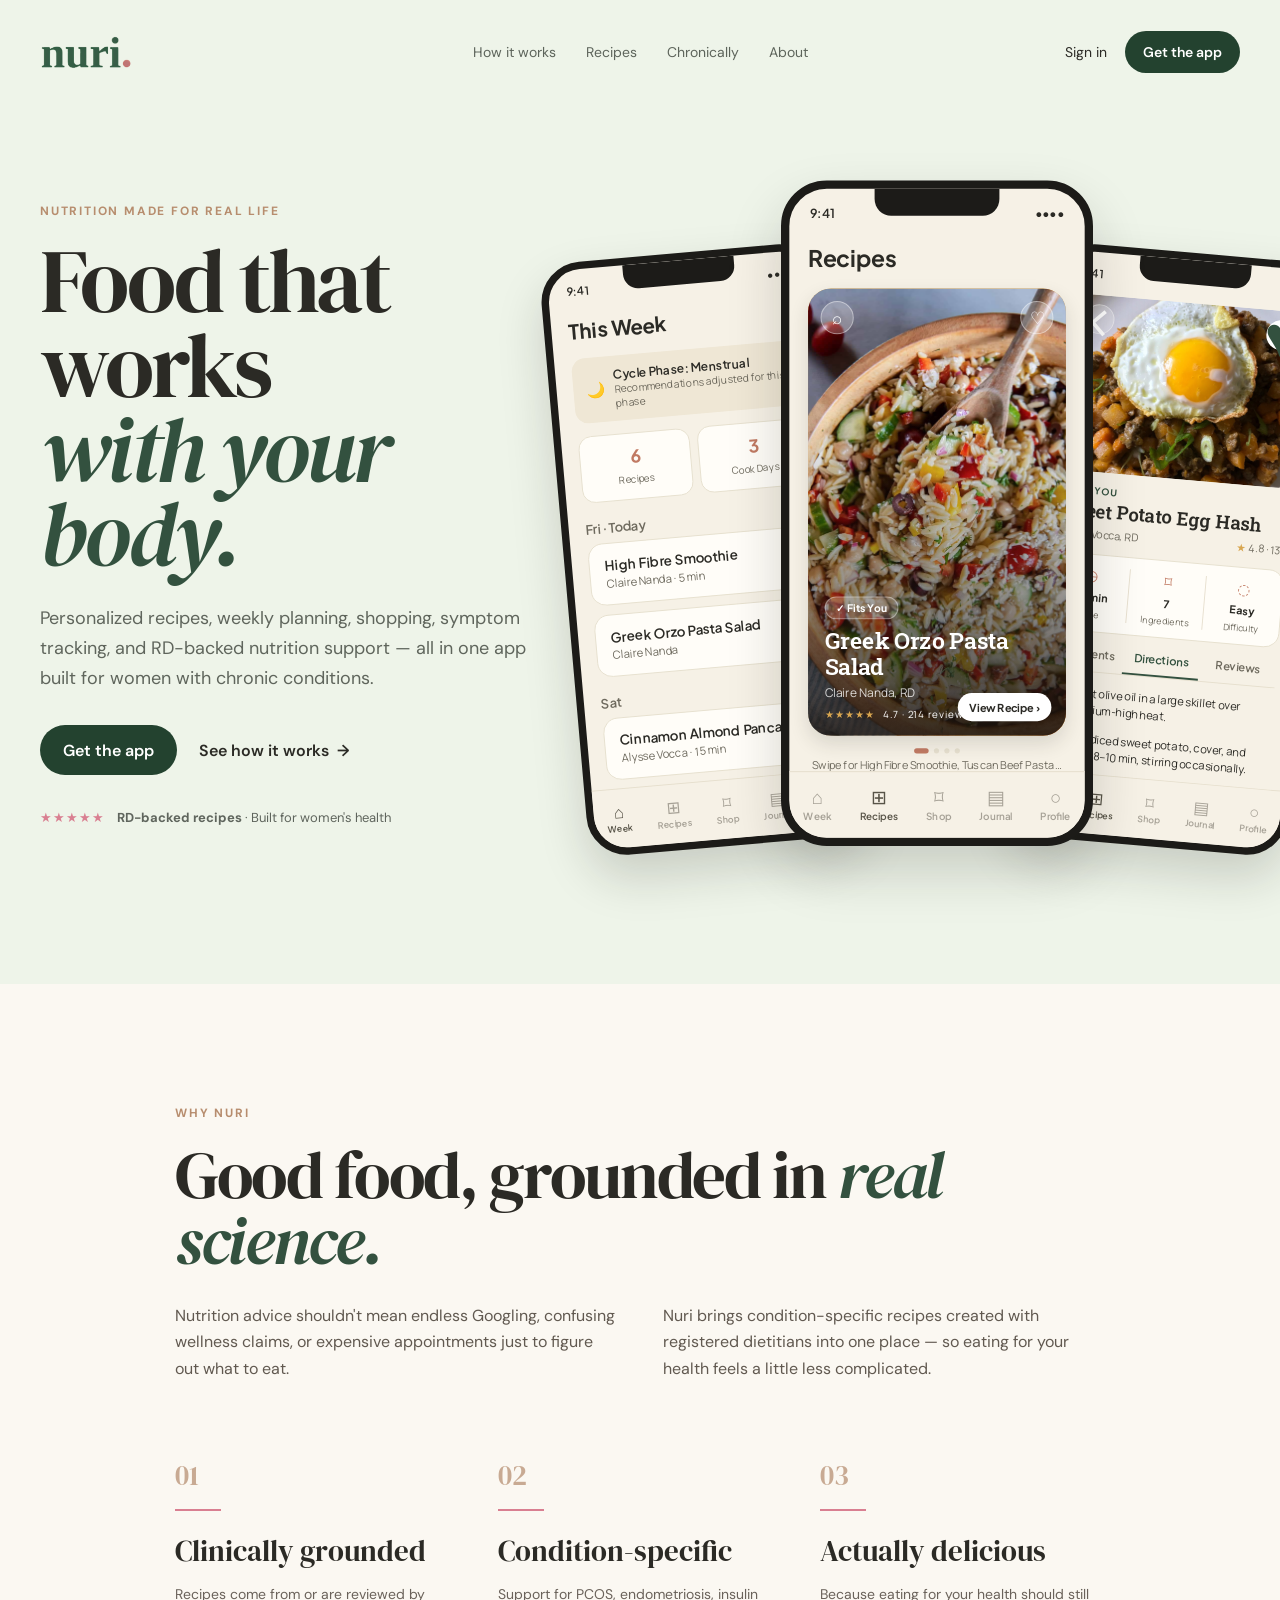
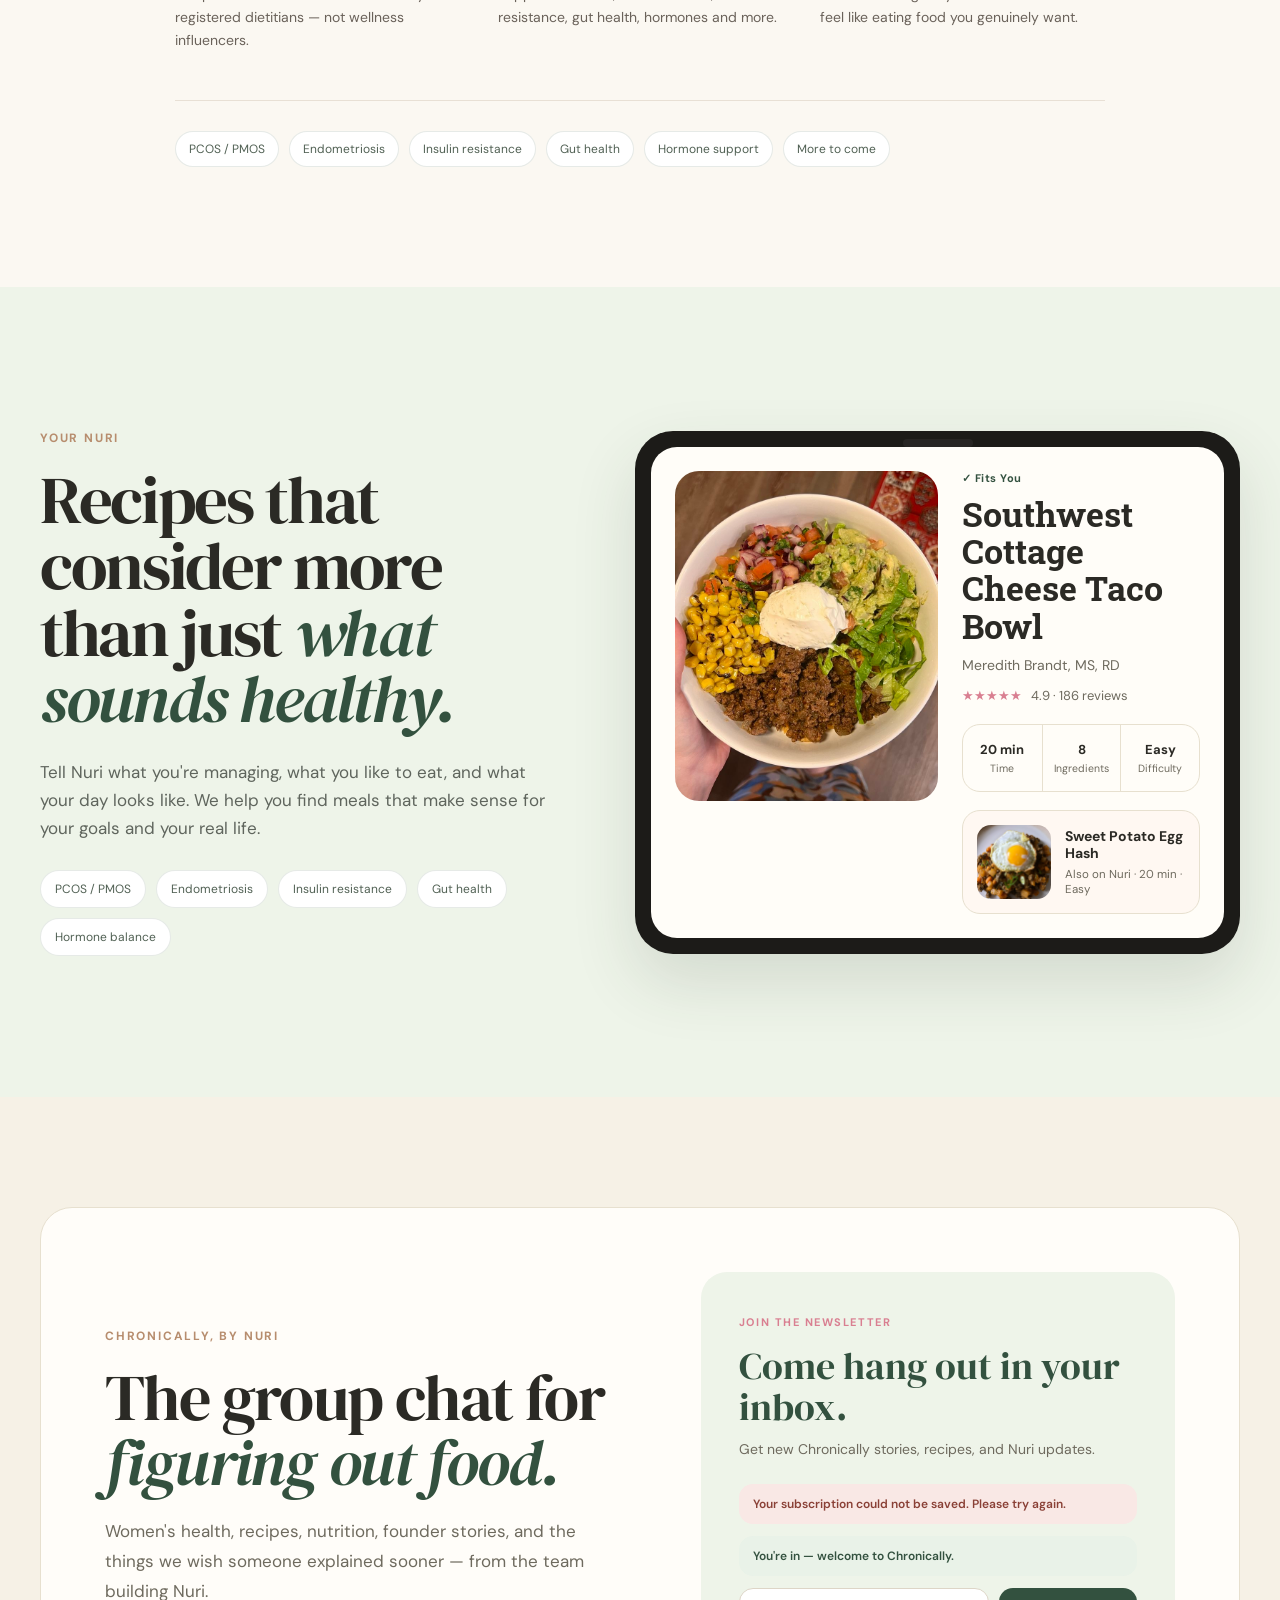
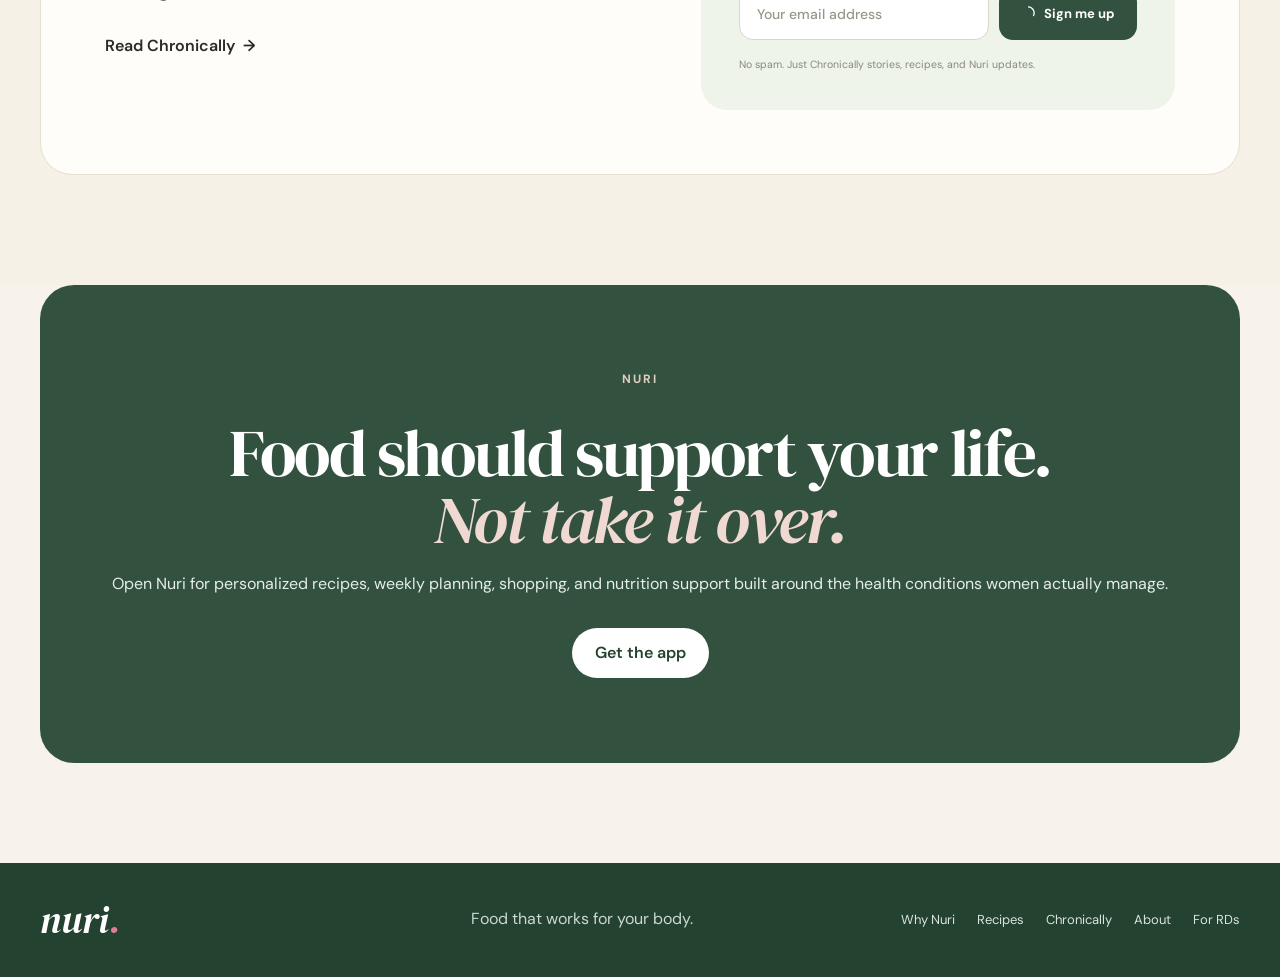
==== commit 42345634: "Update index.html" ====
--- a/index.html
+++ b/index.html
@@ -10,16 +10,24 @@
   <!-- Brevo form base styles. Our Nuri CSS loads after this and overrides the visual design. -->
   <link rel="stylesheet" href="https://sibforms.com/forms/end-form/build/sib-styles.css">
   <link rel="stylesheet" href="landingpage.css">
+  <style>
+    /* Header logo: uses assets/NURI_LOGO.png, cropped to the wordmark (image has built-in padding) */
+    .brand-logo{display:block;position:relative;overflow:hidden;width:92px;height:34px}
+    .brand-logo img{position:absolute;max-width:none;width:139px;height:auto;left:-26px;top:-41.5px}
+    /* Condition pills in Why Nuri (the matching rules in landingpage.css are not being applied) */
+    .mission-condition-pills{display:flex;flex-wrap:wrap;gap:10px;margin-top:34px;padding-top:30px;border-top:1px solid #e8e0d5}
+    .mission-condition-pills span{background:#fff;border:1px solid rgba(51,81,63,.12);border-radius:999px;padding:9px 13px;font-size:12px;color:#516154}
+  </style>
 </head>
 <body>
 <header class="site-header">
   <div class="container nav-wrap">
-    <a class="brand" href="#top">nuri<span>.</span></a>
+    <a class="brand" href="#top" aria-label="Nuri home"><span class="brand-logo"><img src="assets/NURI_LOGO.png" alt="Nuri"></span></a>
     <nav class="main-nav" aria-label="Main navigation">
       <a href="#how">How it works</a>
       <a href="#recipes">Recipes</a>
       <a href="chronically.html">Chronically</a>
-      <a href="#about">About</a>
+      <a href="#why">About</a>
     </nav>
     <div class="nav-actions"><a class="text-link" href="#">Sign in</a><a class="btn btn-primary btn-small" href="#get-app">Get the app</a></div>
   </div>
@@ -31,7 +39,7 @@
       <div class="hero-copy">
         <p class="eyebrow">NUTRITION MADE FOR REAL LIFE</p>
         <h1>Food that works<br><em>with your body.</em></h1>
-        <p class="hero-text">Personalized recipes, weekly planning, shopping, symptom tracking, and RD-backed nutrition support — all in one app built around your real life.</p>
+        <p class="hero-text">Personalized recipes, weekly planning, shopping, symptom tracking, and RD-backed nutrition support — all in one app built for women with chronic conditions.</p>
         <div class="hero-actions"><a href="#get-app" class="btn btn-primary">Get the app</a><a href="#how" class="inline-link">See how it works <span>→</span></a></div>
         <div class="trust-row"><span class="trust-stars">★★★★★</span><span><strong>RD-backed recipes</strong> · Built for women's health</span></div>
       </div>
@@ -76,51 +84,6 @@
   <section class="mission" id="why"><div class="container narrow"><p class="eyebrow">WHY NURI</p><h2>Good food, grounded in <em>real science.</em></h2><div class="mission-intro"><p>Nutrition advice shouldn't mean endless Googling, confusing wellness claims, or expensive appointments just to figure out what to eat.</p><p>Nuri brings condition-specific recipes created with registered dietitians into one place — so eating for your health feels a little less complicated.</p></div><div class="principles-grid"><article class="principle"><span>01</span><div class="accent-rule"></div><h3>Clinically grounded</h3><p>Recipes come from or are reviewed by registered dietitians — not wellness influencers.</p></article><article class="principle"><span>02</span><div class="accent-rule"></div><h3>Condition-specific</h3><p>Support for PCOS, endometriosis, insulin resistance, gut health, hormones and more.</p></article><article class="principle"><span>03</span><div class="accent-rule"></div><h3>Actually delicious</h3><p>Because eating for your health should still feel like eating food you genuinely want.</p></article></div><div class="mission-condition-pills" aria-label="Health areas Nuri supports"><span>PCOS / PMOS</span><span>Endometriosis</span><span>Insulin resistance</span><span>Gut health</span><span>Hormone support</span><span>More to come</span></div></div></section>
 
   <section class="product-showcase" id="recipes"><div class="container product-grid"><div class="product-copy"><p class="eyebrow">YOUR NURI</p><h2>Recipes that consider more than just <em>what sounds healthy.</em></h2><p>Tell Nuri what you're managing, what you like to eat, and what your day looks like. We help you find meals that make sense for your goals and your real life.</p><div class="condition-pills"><span>PCOS / PMOS</span><span>Endometriosis</span><span>Insulin resistance</span><span>Gut health</span><span>Hormone balance</span></div></div><div class="feature-phone-wrap feature-tablet-wrap"><div class="feature-tablet"><div class="tablet-camera"></div><div class="feature-tablet-screen"><div class="tablet-recipe-layout"><div class="tablet-photo feature-photo"><img src="assets/taco_bowl.jpg" alt="Southwest Cottage Cheese Taco Bowl"></div><div class="tablet-content"><span class="tiny-pill">✓ Fits You</span><h3>Southwest Cottage Cheese Taco Bowl</h3><p>Meredith Brandt, MS, RD</p><div class="mini-rating">★★★★★ <span>4.9 · 186 reviews</span></div><div class="mini-info"><div><b>20 min</b><span>Time</span></div><div><b>8</b><span>Ingredients</span></div><div><b>Easy</b><span>Difficulty</span></div></div><div class="tablet-subcard"><div class="tablet-subcard-thumb"><img src="assets/sweet_potato_hash.jpg" alt="Sweet Potato Egg Hash"></div><div><strong>Sweet Potato Egg Hash</strong><span>Also on Nuri · 20 min · Easy</span></div></div></div></div></div></div></div></section>
-
-  <section class="founders" id="founders">
-  <div class="container founders-compact">
-
-    <div class="founders-intro">
-      <p class="eyebrow">WHO WE ARE</p>
-
-      <h2>
-        Built by women,<br>
-        backed by <em>nutrition expertise.</em>
-      </h2>
-
-      <p>
-        Nuri is building condition-aware nutrition support around credible guidance,
-        practical recipes, and real life. We work with registered dietitians so food
-        recommendations start with evidence — not wellness noise.
-      </p>
-    </div>
-
-    <div class="founder-mini-grid">
-
-      <article class="founder-mini">
-        <img src="assets/emily.png" alt="Emily, Nuri co-founder">
-
-        <div>
-          <h3>Emily</h3>
-          <span>Co-founder</span>
-          <p>Making clinical nutrition easier to access and use in everyday life.</p>
-        </div>
-      </article>
-
-      <article class="founder-mini">
-        <img src="assets/malaika.png" alt="Malaika, Nuri co-founder">
-
-        <div>
-          <h3>Malaika</h3>
-          <span>Co-founder</span>
-          <p>Building practical, empowering nutrition support rooted in science.</p>
-        </div>
-      </article>
-
-    </div>
-
-  </div>
-</section>
 
   <section class="chronically-section" id="chronically">
     <div class="container chronically-shell">
@@ -182,7 +145,7 @@
   <section class="final-cta" id="get-app"><div class="container cta-box"><p class="eyebrow light">NURI</p><h2>Food should support your life.<br><em>Not take it over.</em></h2><p>Open Nuri for personalized recipes, weekly planning, shopping, and nutrition support built around the health conditions women actually manage.</p><a href="#" class="btn btn-light">Get the app</a></div></section>
 </main>
 
-<footer class="footer"><div class="container footer-grid"><a class="brand footer-brand" href="#top">nuri<span>.</span></a><p>Food that works for your body.</p><div class="footer-links"><a href="#why">Why Nuri</a><a href="#recipes">Recipes</a><a href="chronically.html">Chronically</a><a href="#about">About</a><a href="#">For RDs</a></div></div></footer>
+<footer class="footer"><div class="container footer-grid"><a class="brand footer-brand" href="#top">nuri<span>.</span></a><p>Food that works for your body.</p><div class="footer-links"><a href="#why">Why Nuri</a><a href="#recipes">Recipes</a><a href="chronically.html">Chronically</a><a href="#why">About</a><a href="#">For RDs</a></div></div></footer>
 
 <script>
   window.REQUIRED_CODE_ERROR_MESSAGE = 'Please choose a country code';
@@ -205,4 +168,4 @@
 </script>
 <script defer src="https://sibforms.com/forms/end-form/build/main.js"></script>
 </body>
-</html>+</html>
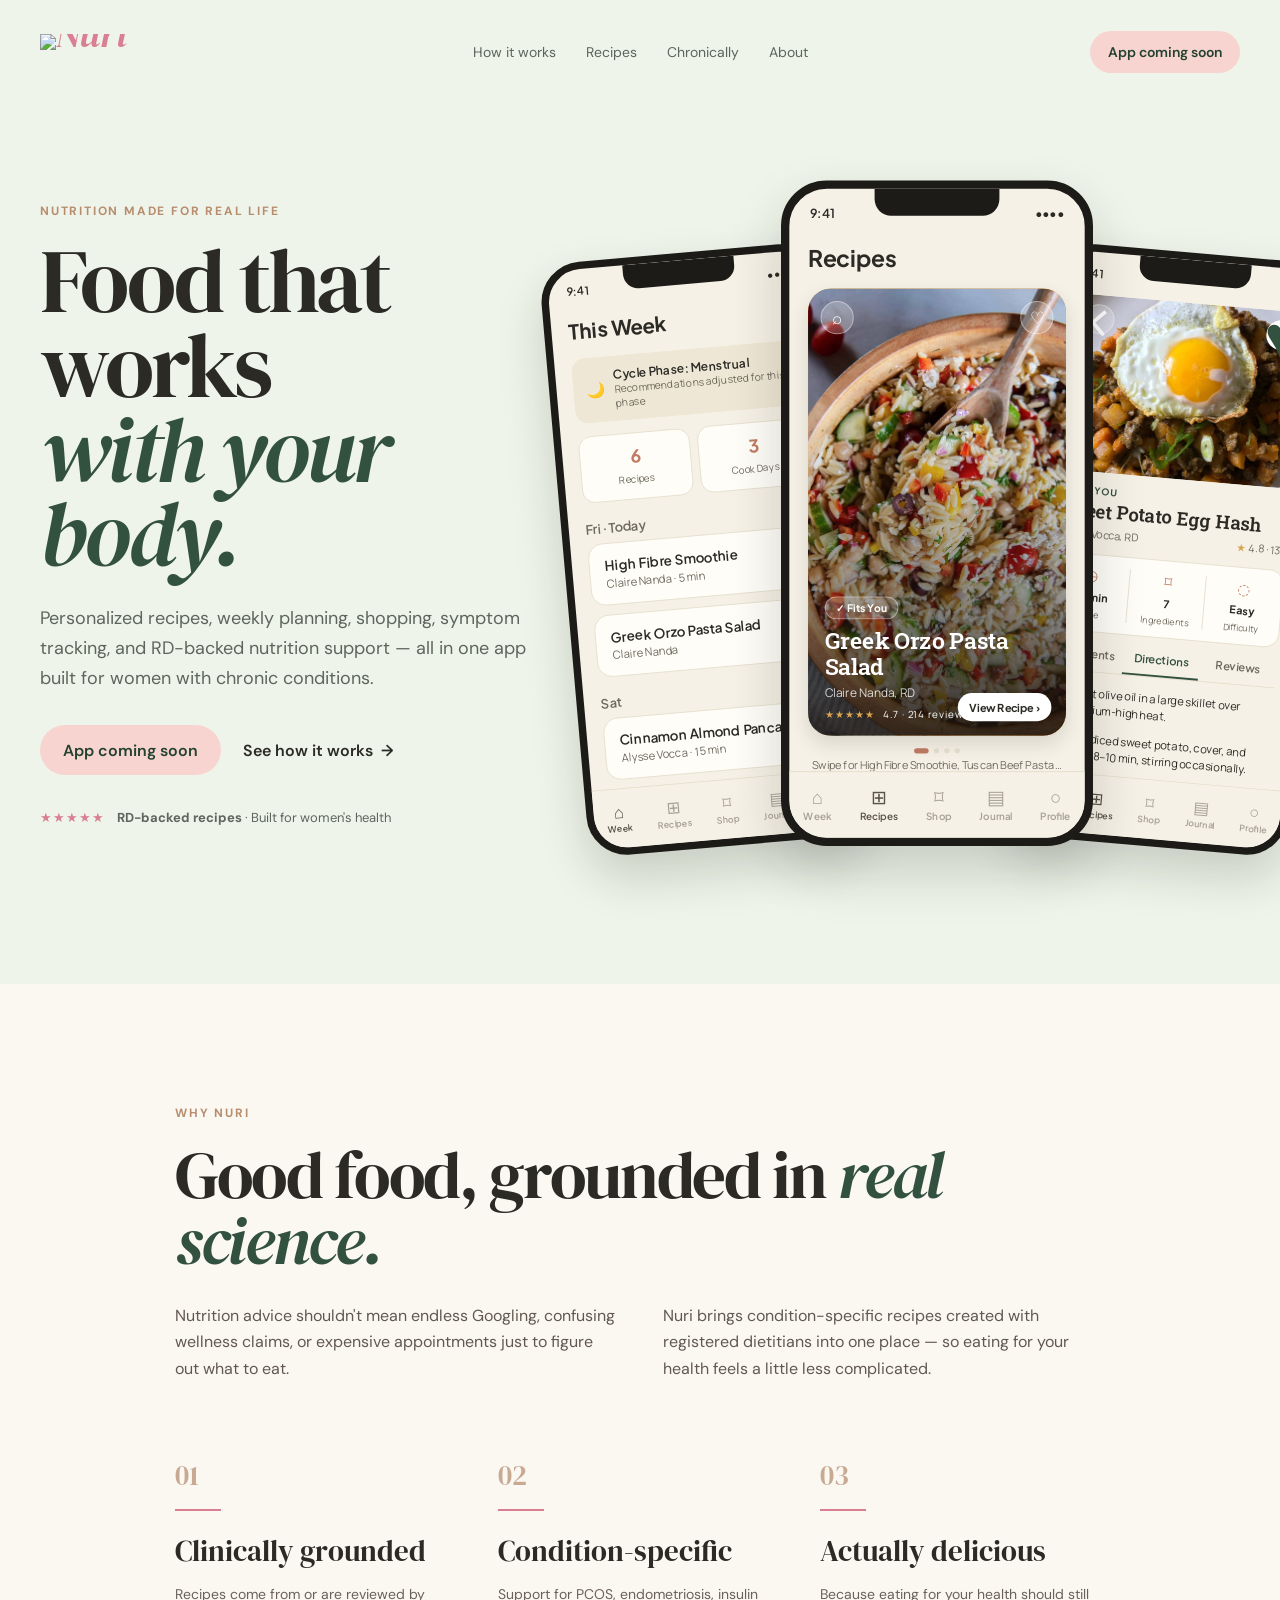
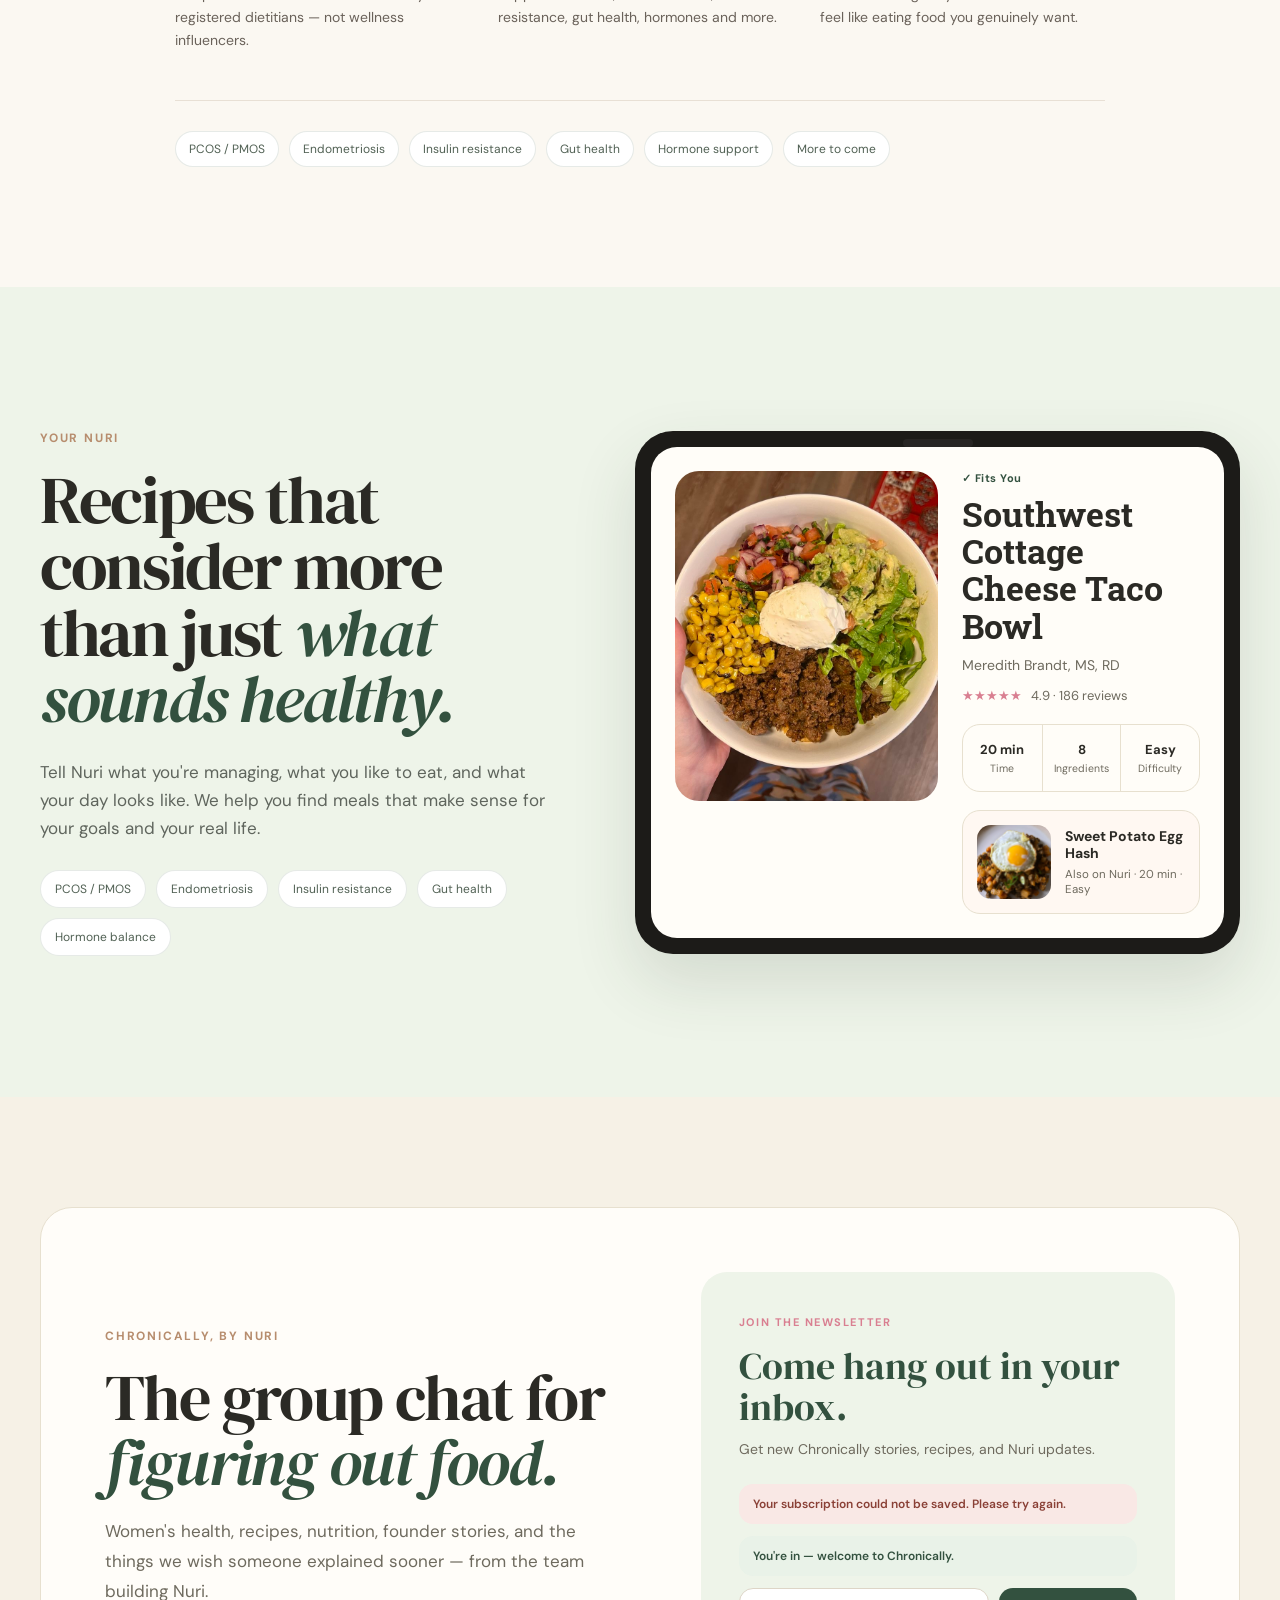
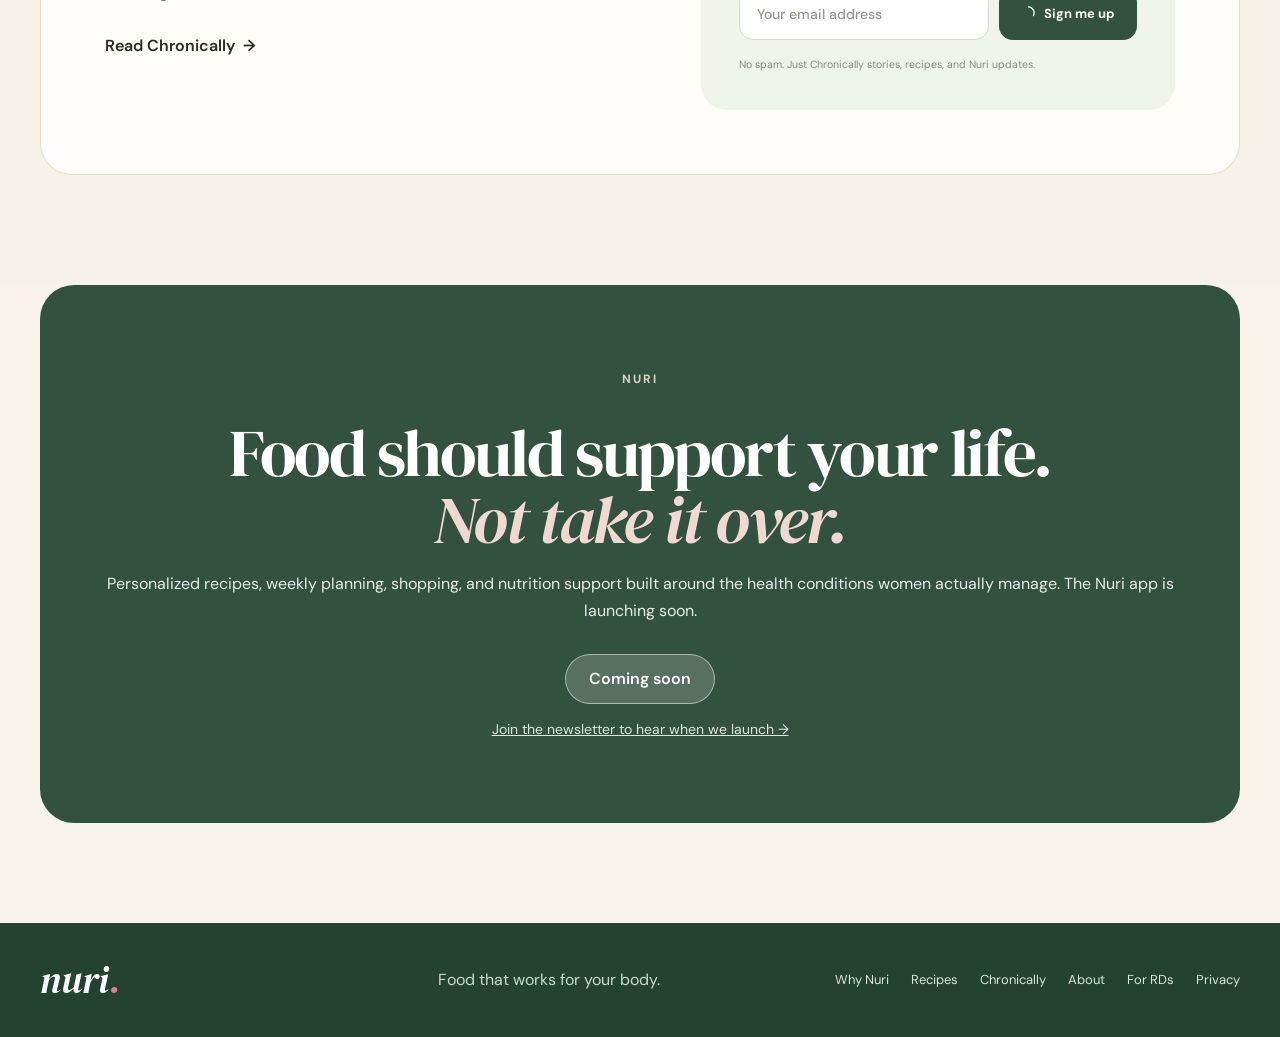
==== commit 4f436d4e: "Update index.html" ====
--- a/index.html
+++ b/index.html
@@ -1,3 +1,4 @@
+
 <!DOCTYPE html>
 <html lang="en">
 <head>
@@ -11,9 +12,16 @@
   <link rel="stylesheet" href="https://sibforms.com/forms/end-form/build/sib-styles.css">
   <link rel="stylesheet" href="landingpage.css">
   <style>
-    /* Header logo: uses assets/NURI_LOGO.png, cropped to the wordmark (image has built-in padding) */
-    .brand-logo{display:block;position:relative;overflow:hidden;width:92px;height:34px}
-    .brand-logo img{position:absolute;max-width:none;width:139px;height:auto;left:-26px;top:-41.5px}
+    /* Header logo: tightly cropped wordmark, sized by height so it stays crisp and centred */
+    .brand{display:inline-flex;align-items:center}
+    .brand-logo{display:block;line-height:0}
+    .brand-logo img{display:block;height:36px;width:auto;max-width:none}
+    @media(max-width:760px){.brand-logo img{height:30px}}
+    /* "Coming soon" stand-in for app links until launch */
+    .btn-soon{background:#f8d4d1;color:var(--green-dark);cursor:default;pointer-events:none}
+    .btn-soon:hover{transform:none}
+    .btn-soon-light{background:rgba(255,255,255,.18);color:#fff;border:1px solid rgba(255,255,255,.5)}
+    .cta-sub-link{display:block;margin-top:16px;color:#fff;opacity:.85;text-decoration:underline;font-size:14px}
     /* Condition pills in Why Nuri (the matching rules in landingpage.css are not being applied) */
     .mission-condition-pills{display:flex;flex-wrap:wrap;gap:10px;margin-top:34px;padding-top:30px;border-top:1px solid #e8e0d5}
     .mission-condition-pills span{background:#fff;border:1px solid rgba(51,81,63,.12);border-radius:999px;padding:9px 13px;font-size:12px;color:#516154}
@@ -22,14 +30,14 @@
 <body>
 <header class="site-header">
   <div class="container nav-wrap">
-    <a class="brand" href="#top" aria-label="Nuri home"><span class="brand-logo"><img src="assets/NURI_LOGO.png" alt="Nuri"></span></a>
+    <a class="brand" href="#top" aria-label="Nuri home"><span class="brand-logo"><img src="assets/NURI_WORDMARK.png" alt="Nuri"></span></a>
     <nav class="main-nav" aria-label="Main navigation">
       <a href="#how">How it works</a>
       <a href="#recipes">Recipes</a>
       <a href="chronically.html">Chronically</a>
       <a href="#why">About</a>
     </nav>
-    <div class="nav-actions"><a class="text-link" href="#">Sign in</a><a class="btn btn-primary btn-small" href="#get-app">Get the app</a></div>
+    <div class="nav-actions"><span class="btn btn-small btn-soon" aria-label="Nuri app coming soon">App coming soon</span></div>
   </div>
 </header>
 
@@ -40,7 +48,7 @@
         <p class="eyebrow">NUTRITION MADE FOR REAL LIFE</p>
         <h1>Food that works<br><em>with your body.</em></h1>
         <p class="hero-text">Personalized recipes, weekly planning, shopping, symptom tracking, and RD-backed nutrition support — all in one app built for women with chronic conditions.</p>
-        <div class="hero-actions"><a href="#get-app" class="btn btn-primary">Get the app</a><a href="#how" class="inline-link">See how it works <span>→</span></a></div>
+        <div class="hero-actions"><span class="btn btn-soon">App coming soon</span><a href="#how" class="inline-link">See how it works <span>→</span></a></div>
         <div class="trust-row"><span class="trust-stars">★★★★★</span><span><strong>RD-backed recipes</strong> · Built for women's health</span></div>
       </div>
 
@@ -142,10 +150,10 @@
     </div>
   </section>
 
-  <section class="final-cta" id="get-app"><div class="container cta-box"><p class="eyebrow light">NURI</p><h2>Food should support your life.<br><em>Not take it over.</em></h2><p>Open Nuri for personalized recipes, weekly planning, shopping, and nutrition support built around the health conditions women actually manage.</p><a href="#" class="btn btn-light">Get the app</a></div></section>
+  <section class="final-cta" id="get-app"><div class="container cta-box"><p class="eyebrow light">NURI</p><h2>Food should support your life.<br><em>Not take it over.</em></h2><p>Personalized recipes, weekly planning, shopping, and nutrition support built around the health conditions women actually manage. The Nuri app is launching soon.</p><span class="btn btn-soon btn-soon-light">Coming soon</span><a class="cta-sub-link" href="#chronically">Join the newsletter to hear when we launch →</a></div></section>
 </main>
 
-<footer class="footer"><div class="container footer-grid"><a class="brand footer-brand" href="#top">nuri<span>.</span></a><p>Food that works for your body.</p><div class="footer-links"><a href="#why">Why Nuri</a><a href="#recipes">Recipes</a><a href="chronically.html">Chronically</a><a href="#why">About</a><a href="#">For RDs</a></div></div></footer>
+<footer class="footer"><div class="container footer-grid"><a class="brand footer-brand" href="#top">nuri<span>.</span></a><p>Food that works for your body.</p><div class="footer-links"><a href="#why">Why Nuri</a><a href="#recipes">Recipes</a><a href="chronically.html">Chronically</a><a href="#why">About</a><a href="mailto:join@nurirecipes.com?subject=Working%20with%20Nuri">For RDs</a><a href="privacy.html">Privacy</a></div></div></footer>
 
 <script>
   window.REQUIRED_CODE_ERROR_MESSAGE = 'Please choose a country code';
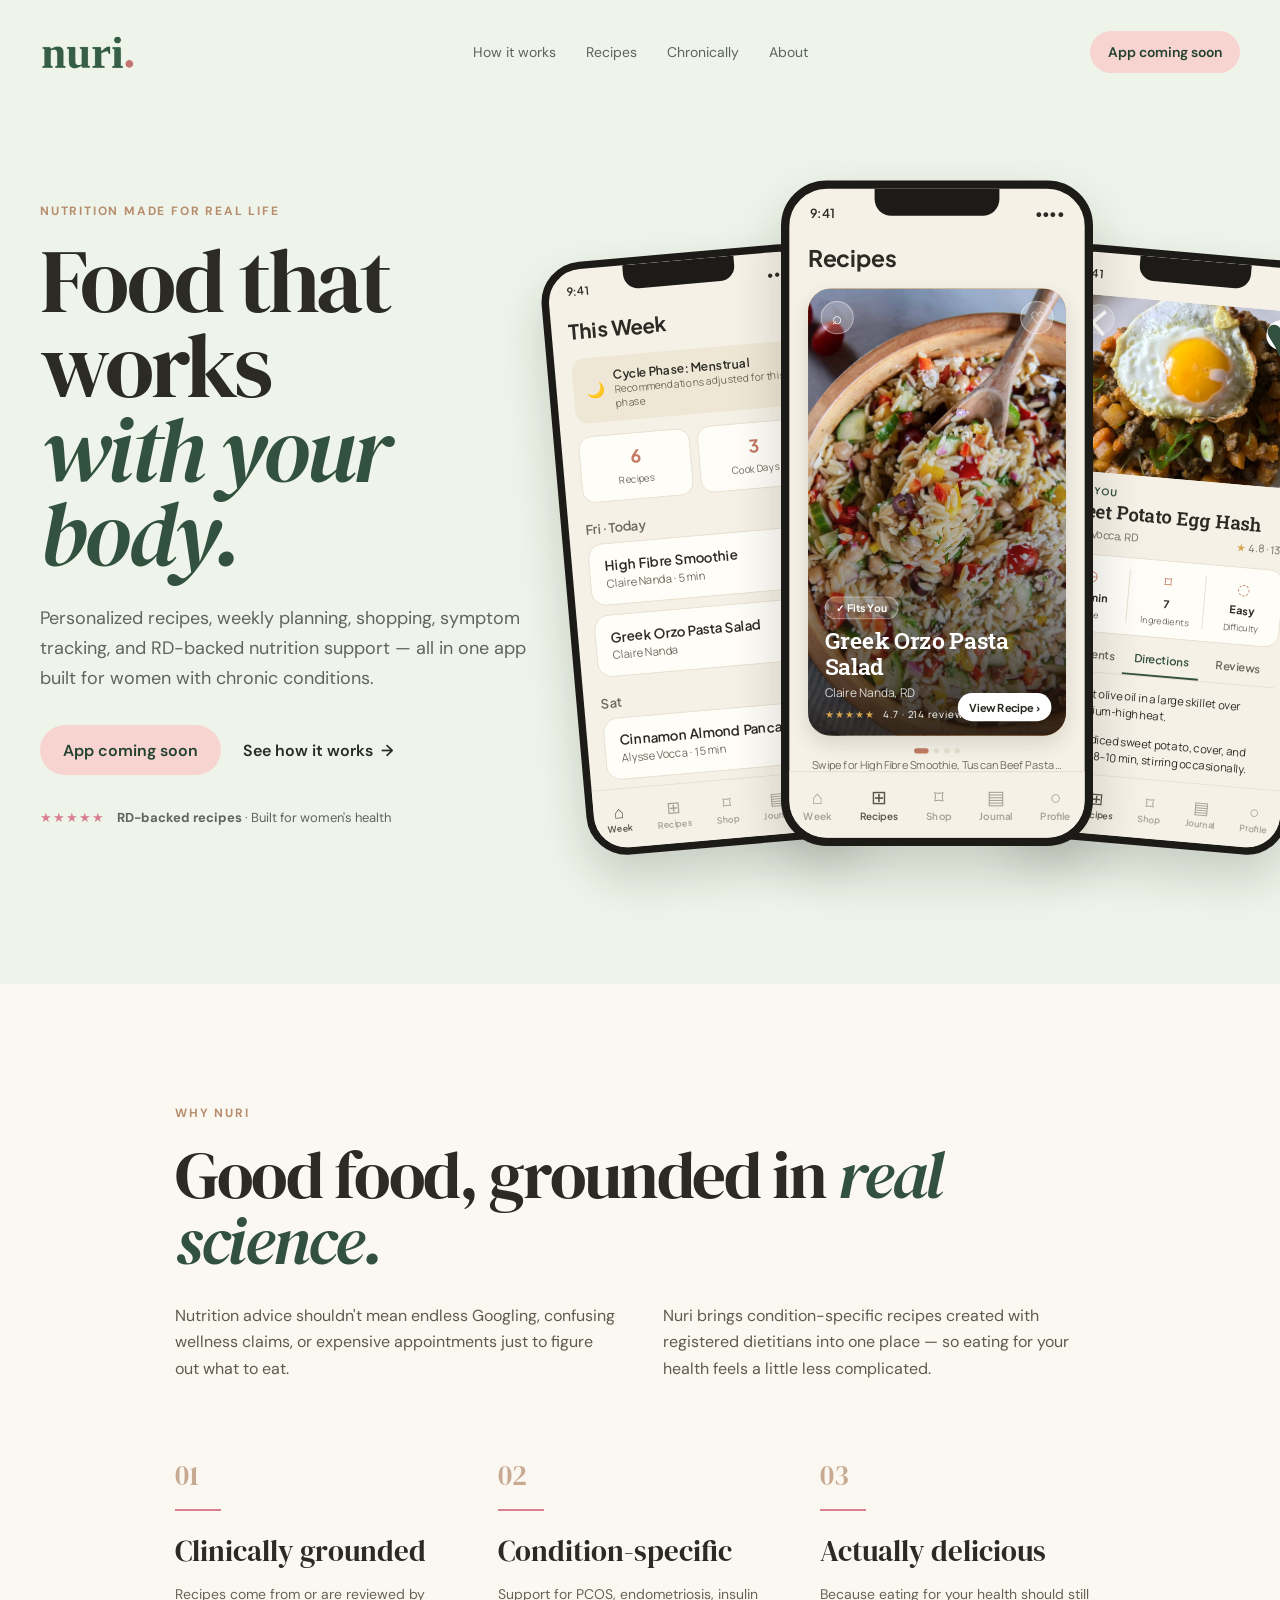
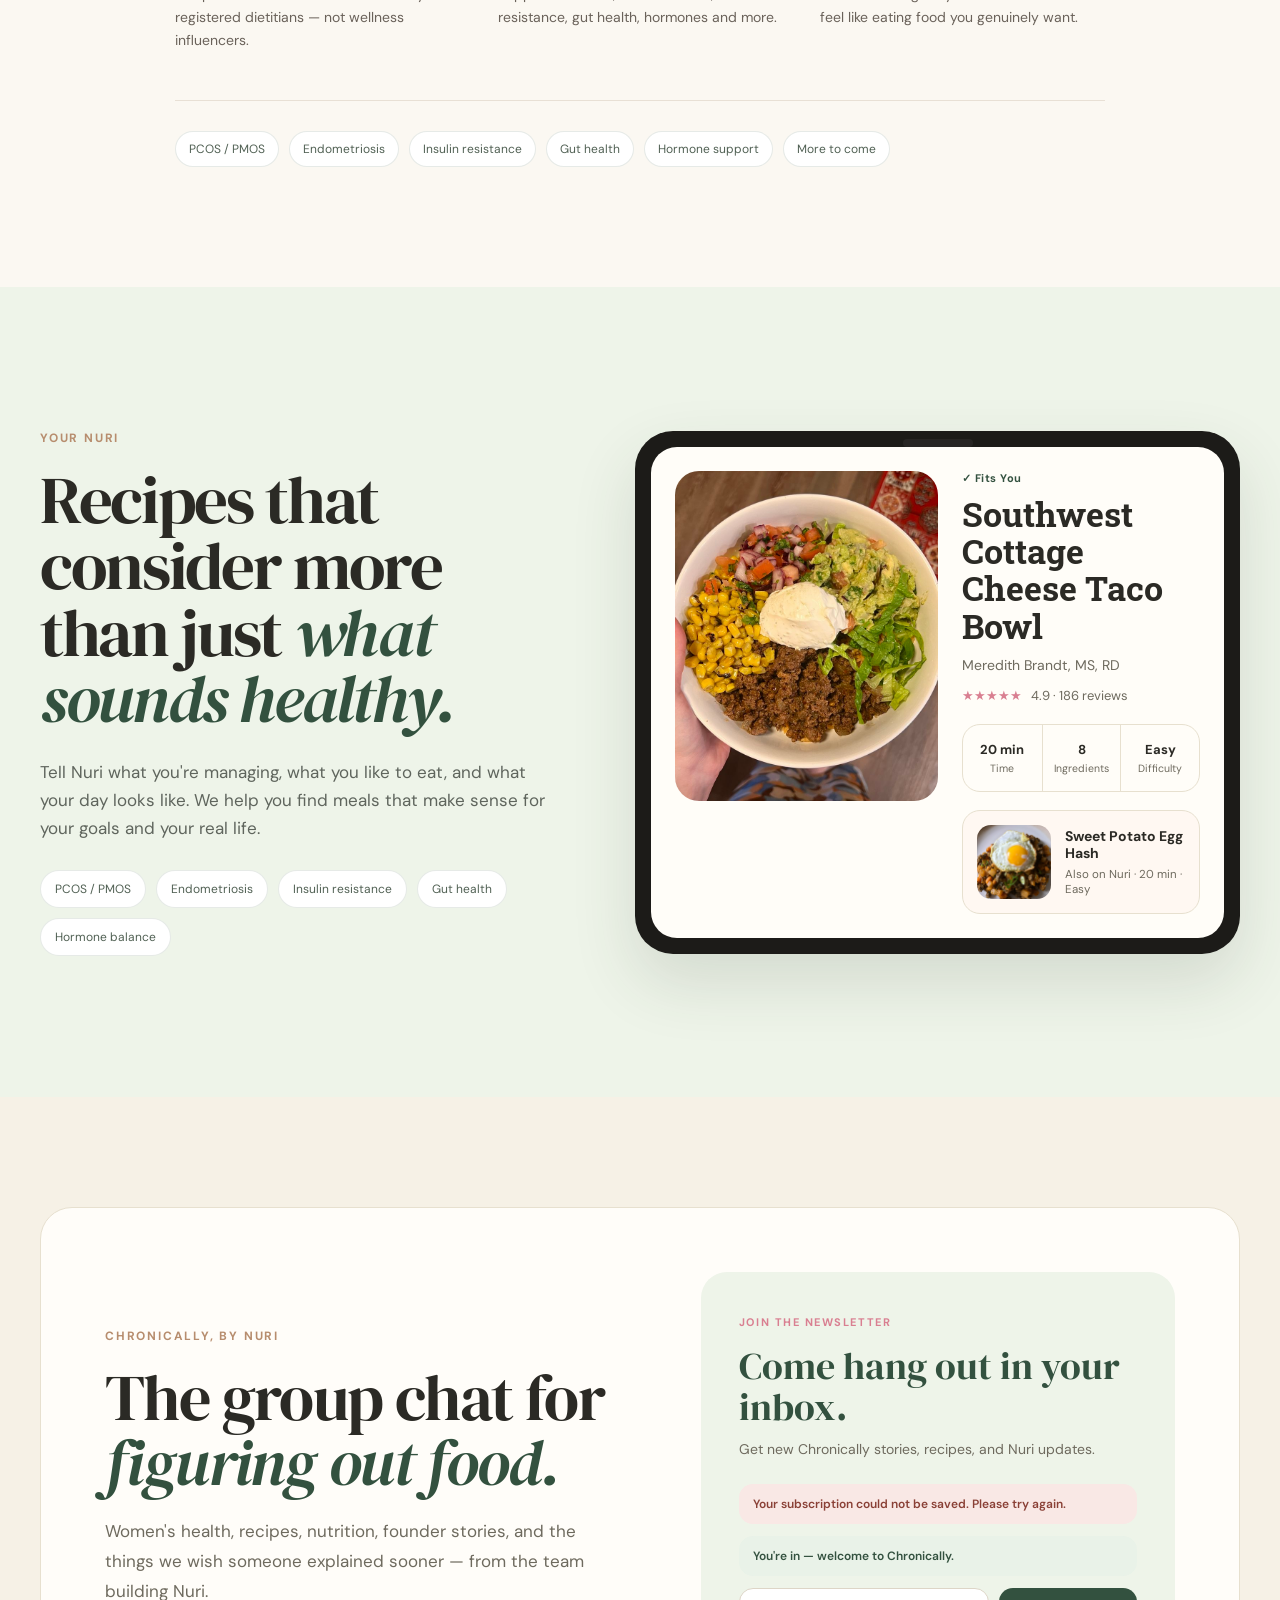
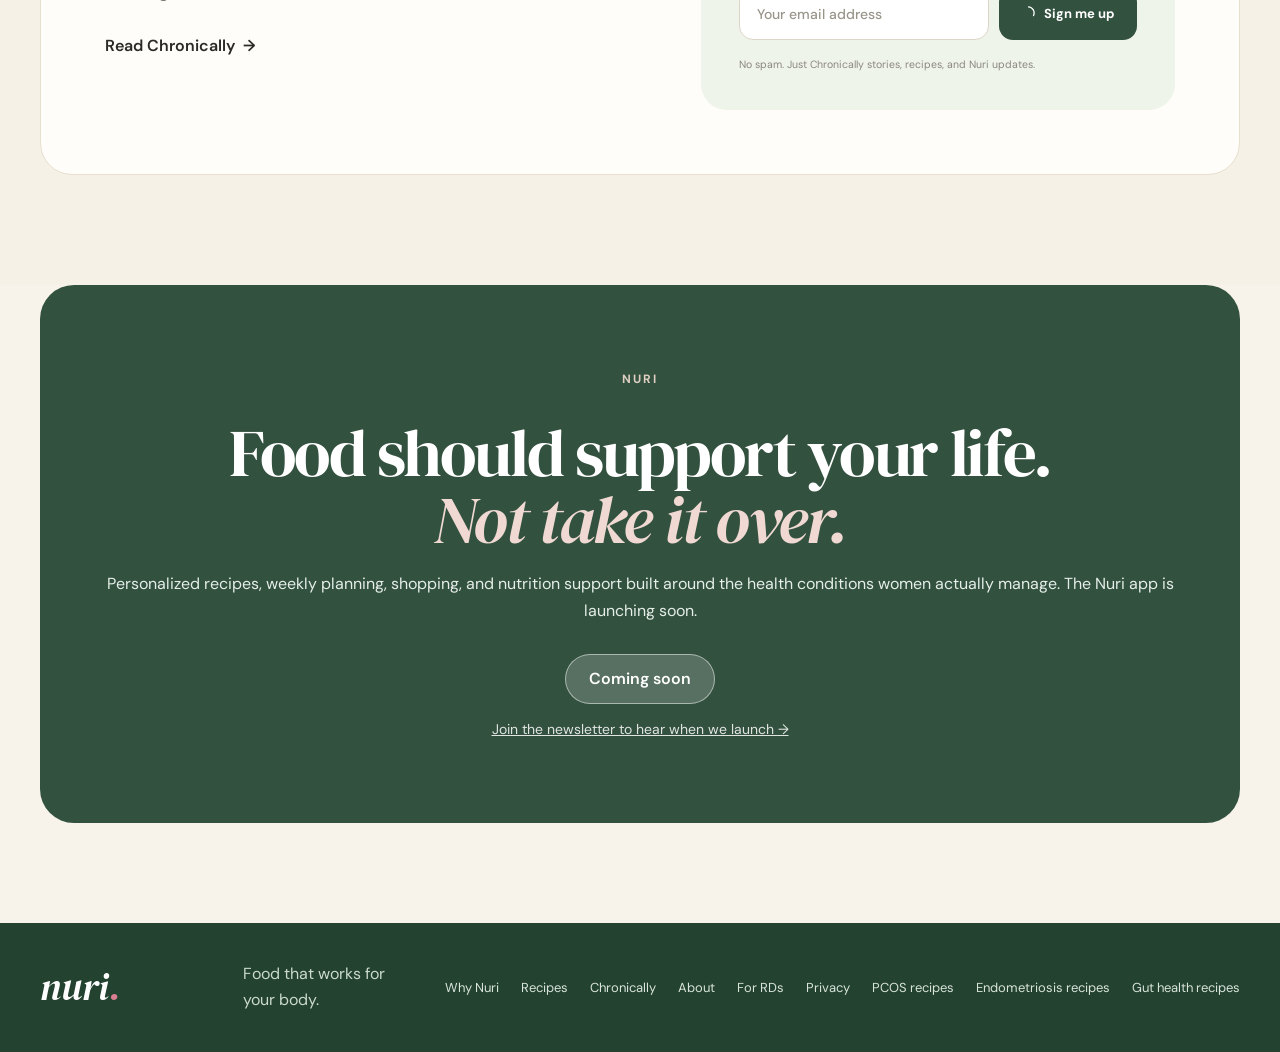
==== commit b6ddb7e0: "Update index.html" ====
--- a/index.html
+++ b/index.html
@@ -5,6 +5,16 @@
   <meta charset="UTF-8">
   <meta name="viewport" content="width=device-width, initial-scale=1.0">
   <title>Nuri — Food that works with your body</title>
+  <meta name="description" content="Condition-specific recipes created with registered dietitians for women managing PCOS, endometriosis, insulin resistance and gut health. The Nuri app is launching soon.">
+  <link rel="canonical" href="https://nurirecipes.com/">
+  <meta property="og:type" content="website">
+  <meta property="og:site_name" content="Nuri">
+  <meta property="og:title" content="Nuri — Food that works with your body">
+  <meta property="og:description" content="Condition-specific recipes created with registered dietitians for women managing PCOS, endometriosis, insulin resistance and gut health.">
+  <meta property="og:url" content="https://nurirecipes.com/">
+  <meta property="og:image" content="https://nurirecipes.com/assets/taco_bowl.jpg">
+  <meta name="twitter:card" content="summary_large_image">
+  <link rel="icon" type="image/png" href="assets/nuri-icon.png">
   <link rel="preconnect" href="https://fonts.googleapis.com">
   <link rel="preconnect" href="https://fonts.gstatic.com" crossorigin>
   <link href="https://fonts.googleapis.com/css2?family=DM+Sans:wght@400;500;600;700&family=DM+Serif+Display:ital@0;1&family=Manrope:wght@400;500;600&family=Plus+Jakarta+Sans:wght@400;500;600;700&family=Roboto+Slab:wght@600;700&display=swap" rel="stylesheet">
@@ -32,7 +42,7 @@
   <div class="container nav-wrap">
     <a class="brand" href="#top" aria-label="Nuri home"><span class="brand-logo"><img src="assets/NURI_WORDMARK.png" alt="Nuri"></span></a>
     <nav class="main-nav" aria-label="Main navigation">
-      <a href="#how">How it works</a>
+      <a href="#why">How it works</a>
       <a href="#recipes">Recipes</a>
       <a href="chronically.html">Chronically</a>
       <a href="#why">About</a>
@@ -48,7 +58,7 @@
         <p class="eyebrow">NUTRITION MADE FOR REAL LIFE</p>
         <h1>Food that works<br><em>with your body.</em></h1>
         <p class="hero-text">Personalized recipes, weekly planning, shopping, symptom tracking, and RD-backed nutrition support — all in one app built for women with chronic conditions.</p>
-        <div class="hero-actions"><span class="btn btn-soon">App coming soon</span><a href="#how" class="inline-link">See how it works <span>→</span></a></div>
+        <div class="hero-actions"><span class="btn btn-soon">App coming soon</span><a href="#why" class="inline-link">See how it works <span>→</span></a></div>
         <div class="trust-row"><span class="trust-stars">★★★★★</span><span><strong>RD-backed recipes</strong> · Built for women's health</span></div>
       </div>
 
@@ -153,7 +163,7 @@
   <section class="final-cta" id="get-app"><div class="container cta-box"><p class="eyebrow light">NURI</p><h2>Food should support your life.<br><em>Not take it over.</em></h2><p>Personalized recipes, weekly planning, shopping, and nutrition support built around the health conditions women actually manage. The Nuri app is launching soon.</p><span class="btn btn-soon btn-soon-light">Coming soon</span><a class="cta-sub-link" href="#chronically">Join the newsletter to hear when we launch →</a></div></section>
 </main>
 
-<footer class="footer"><div class="container footer-grid"><a class="brand footer-brand" href="#top">nuri<span>.</span></a><p>Food that works for your body.</p><div class="footer-links"><a href="#why">Why Nuri</a><a href="#recipes">Recipes</a><a href="chronically.html">Chronically</a><a href="#why">About</a><a href="mailto:join@nurirecipes.com?subject=Working%20with%20Nuri">For RDs</a><a href="privacy.html">Privacy</a></div></div></footer>
+<footer class="footer"><div class="container footer-grid"><a class="brand footer-brand" href="#top">nuri<span>.</span></a><p>Food that works for your body.</p><div class="footer-links"><a href="#why">Why Nuri</a><a href="#recipes">Recipes</a><a href="chronically.html">Chronically</a><a href="#why">About</a><a href="mailto:join@nurirecipes.com?subject=Working%20with%20Nuri">For RDs</a><a href="privacy.html">Privacy</a><a href="/pcos-recipes">PCOS recipes</a><a href="/endometriosis-recipes">Endometriosis recipes</a><a href="/gut-health-recipes">Gut health recipes</a></div></div></footer>
 
 <script>
   window.REQUIRED_CODE_ERROR_MESSAGE = 'Please choose a country code';
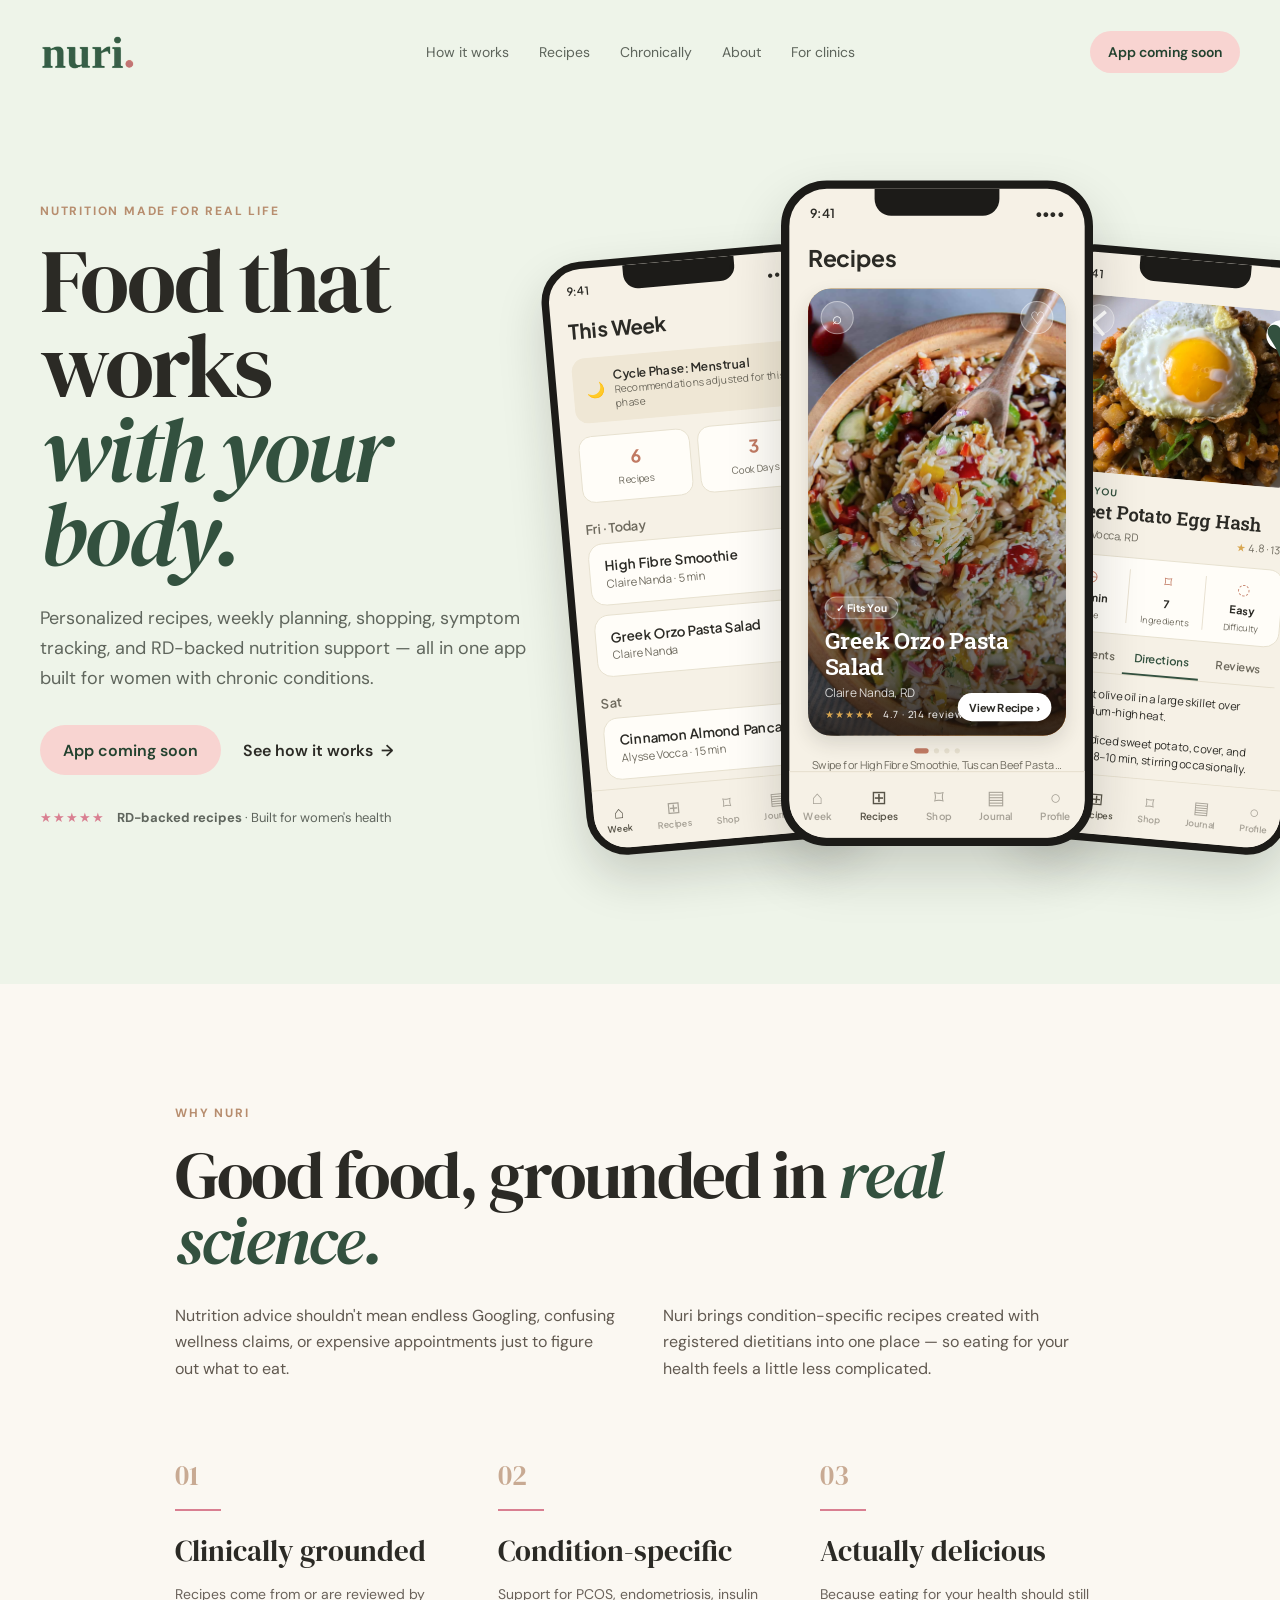
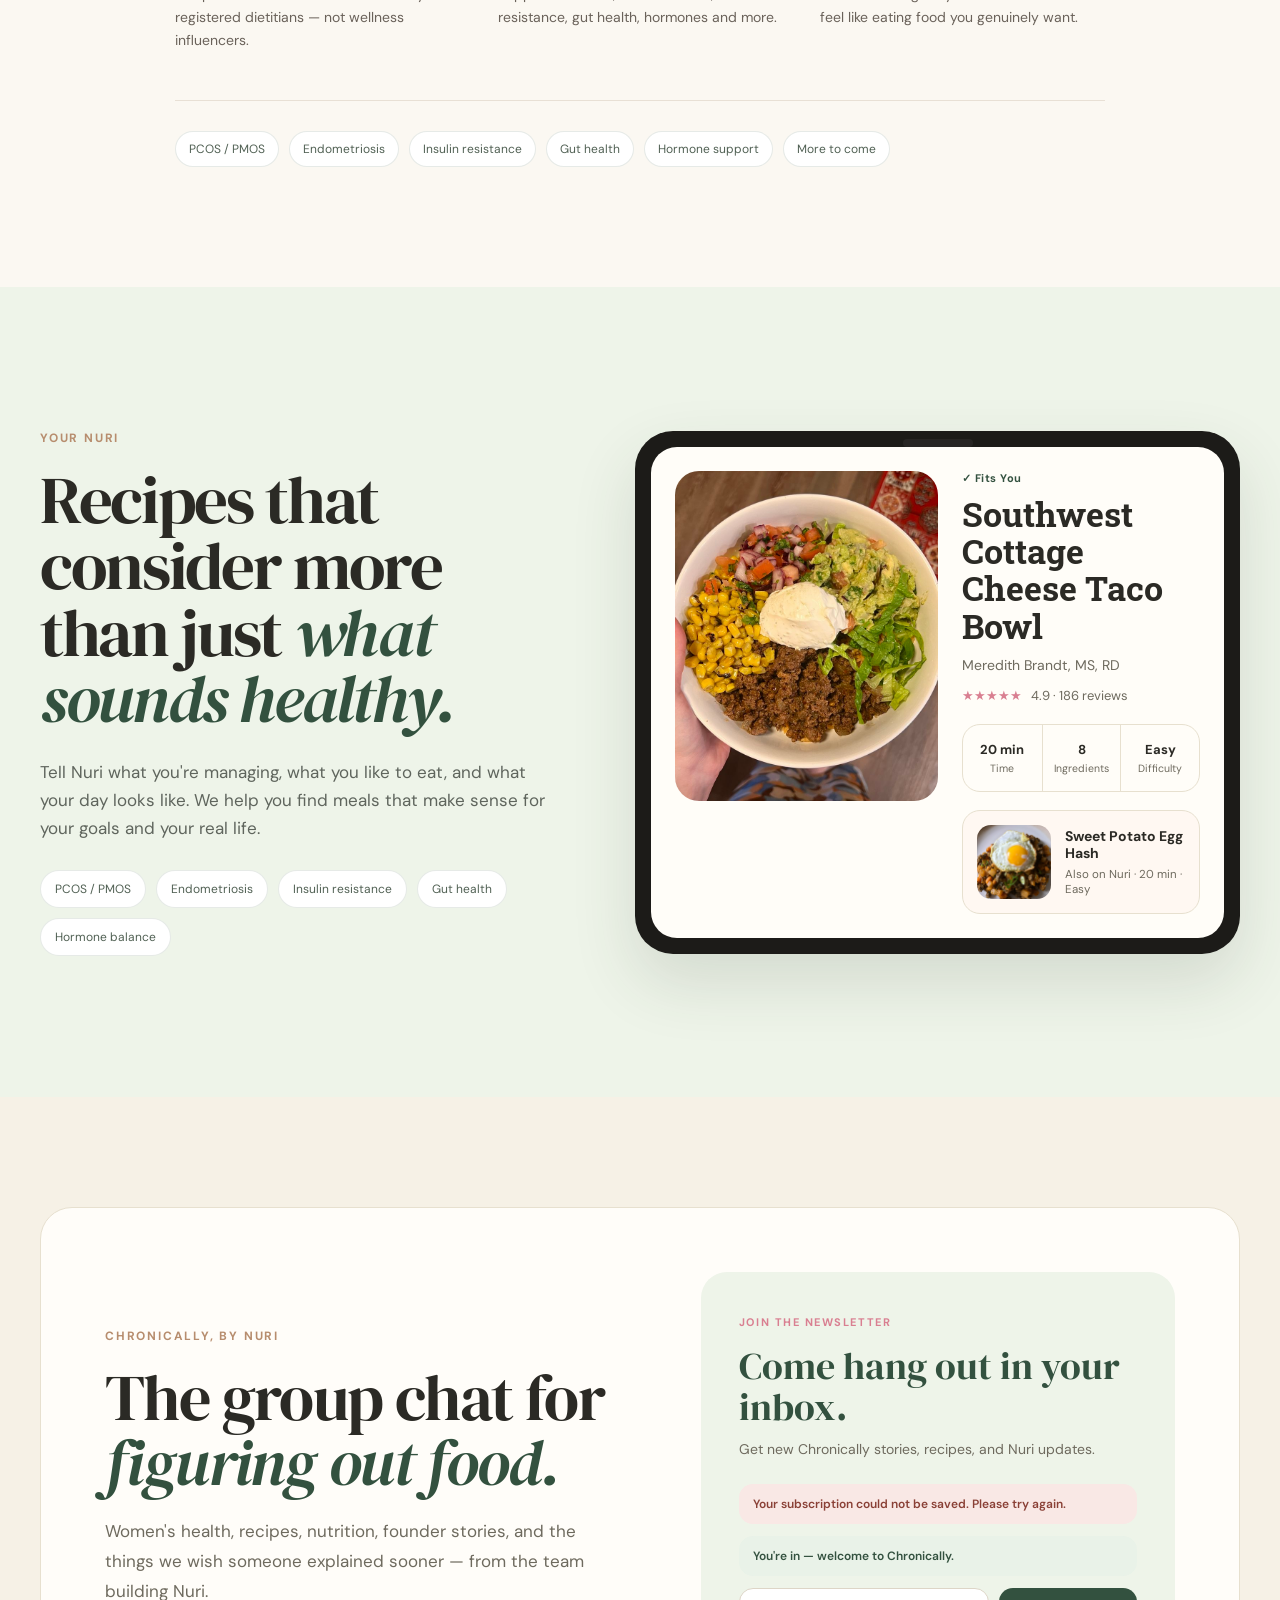
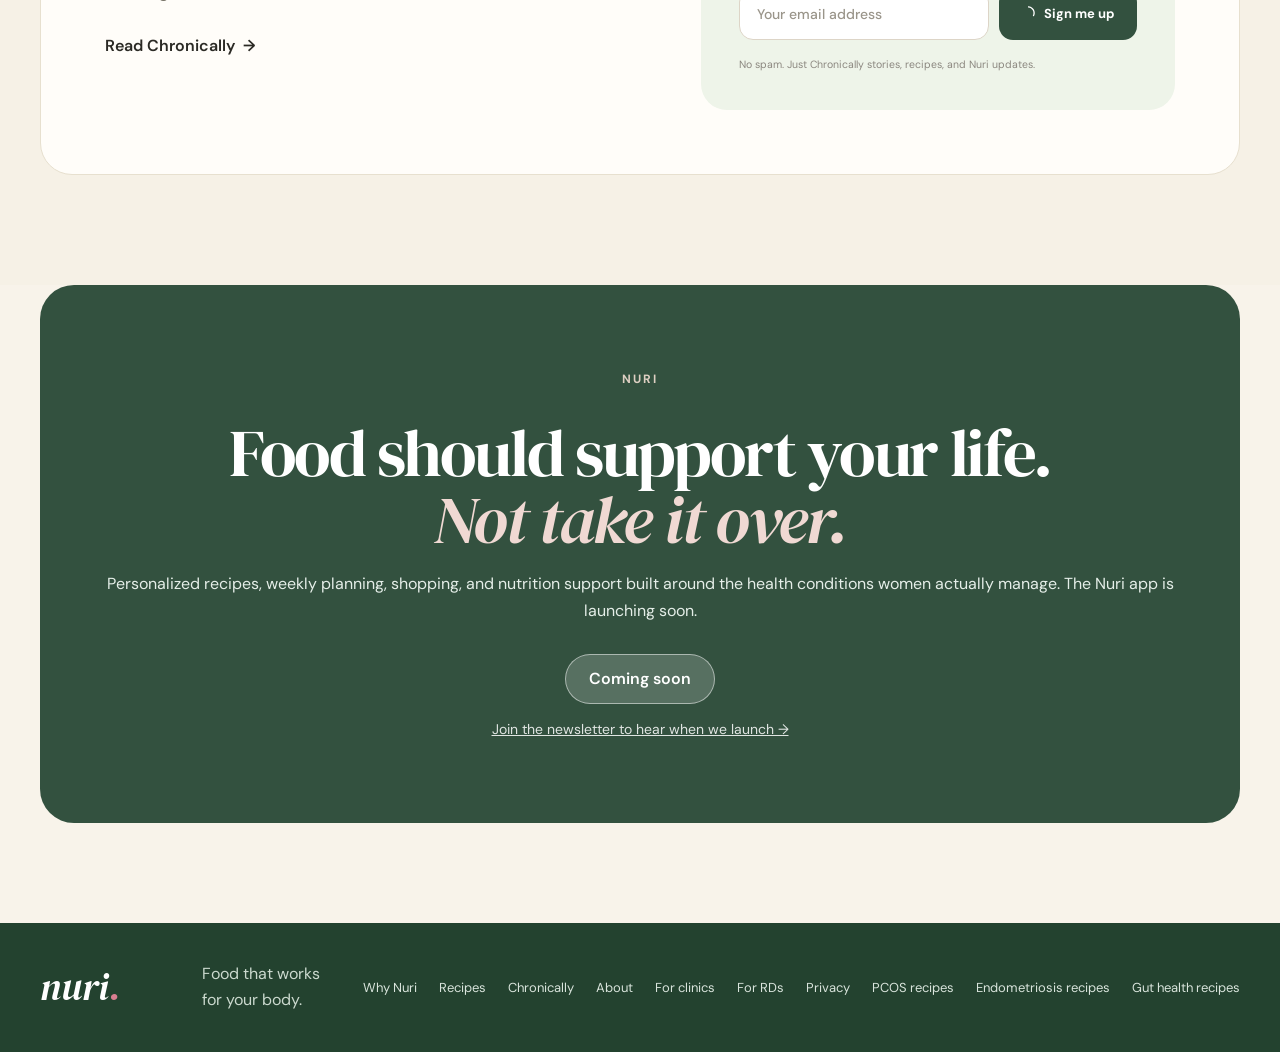
==== commit 7a6254c9: "Update index.html" ====
--- a/index.html
+++ b/index.html
@@ -46,6 +46,7 @@
       <a href="#recipes">Recipes</a>
       <a href="chronically.html">Chronically</a>
       <a href="#why">About</a>
+      <a href="/for-clinics">For clinics</a>
     </nav>
     <div class="nav-actions"><span class="btn btn-small btn-soon" aria-label="Nuri app coming soon">App coming soon</span></div>
   </div>
@@ -163,7 +164,7 @@
   <section class="final-cta" id="get-app"><div class="container cta-box"><p class="eyebrow light">NURI</p><h2>Food should support your life.<br><em>Not take it over.</em></h2><p>Personalized recipes, weekly planning, shopping, and nutrition support built around the health conditions women actually manage. The Nuri app is launching soon.</p><span class="btn btn-soon btn-soon-light">Coming soon</span><a class="cta-sub-link" href="#chronically">Join the newsletter to hear when we launch →</a></div></section>
 </main>
 
-<footer class="footer"><div class="container footer-grid"><a class="brand footer-brand" href="#top">nuri<span>.</span></a><p>Food that works for your body.</p><div class="footer-links"><a href="#why">Why Nuri</a><a href="#recipes">Recipes</a><a href="chronically.html">Chronically</a><a href="#why">About</a><a href="mailto:join@nurirecipes.com?subject=Working%20with%20Nuri">For RDs</a><a href="privacy.html">Privacy</a><a href="/pcos-recipes">PCOS recipes</a><a href="/endometriosis-recipes">Endometriosis recipes</a><a href="/gut-health-recipes">Gut health recipes</a></div></div></footer>
+<footer class="footer"><div class="container footer-grid"><a class="brand footer-brand" href="#top">nuri<span>.</span></a><p>Food that works for your body.</p><div class="footer-links"><a href="#why">Why Nuri</a><a href="#recipes">Recipes</a><a href="chronically.html">Chronically</a><a href="#why">About</a><a href="/for-clinics">For clinics</a><a href="mailto:join@nurirecipes.com?subject=Working%20with%20Nuri">For RDs</a><a href="privacy.html">Privacy</a><a href="/pcos-recipes">PCOS recipes</a><a href="/endometriosis-recipes">Endometriosis recipes</a><a href="/gut-health-recipes">Gut health recipes</a></div></div></footer>
 
 <script>
   window.REQUIRED_CODE_ERROR_MESSAGE = 'Please choose a country code';
